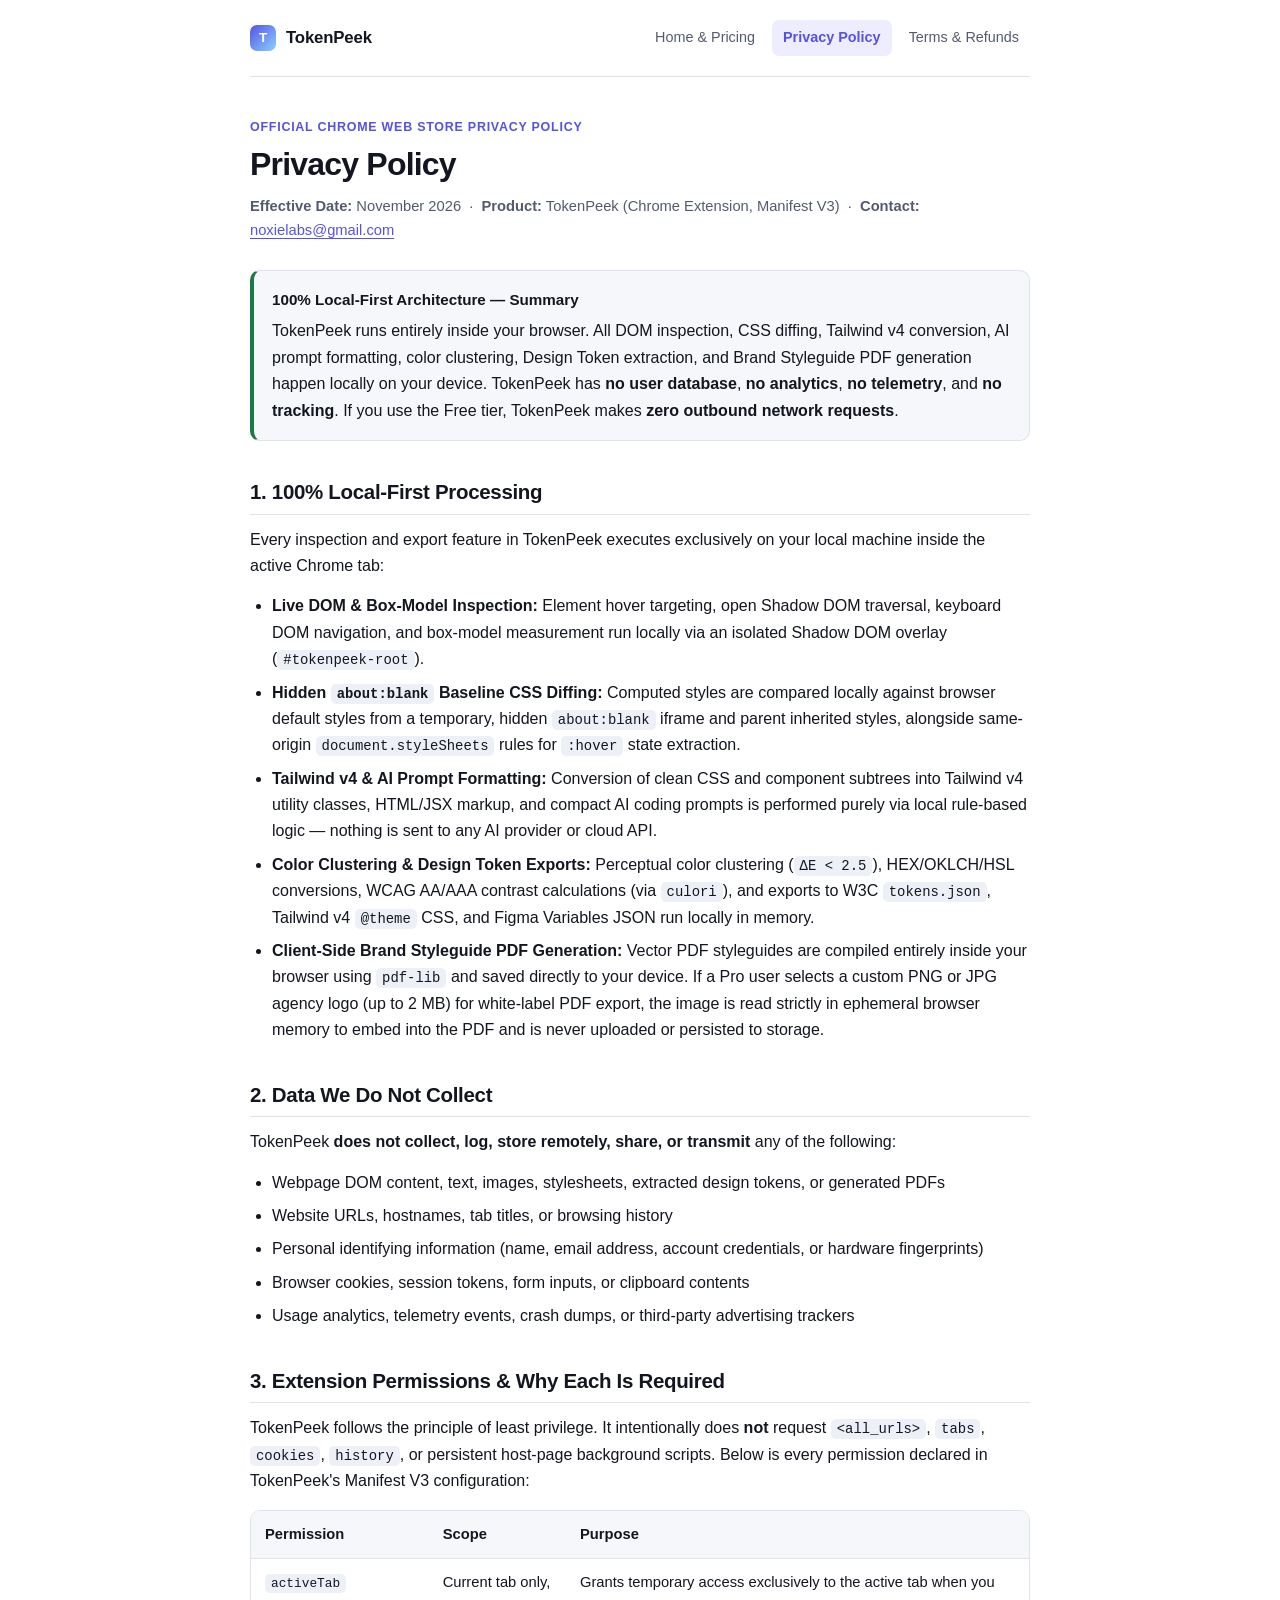
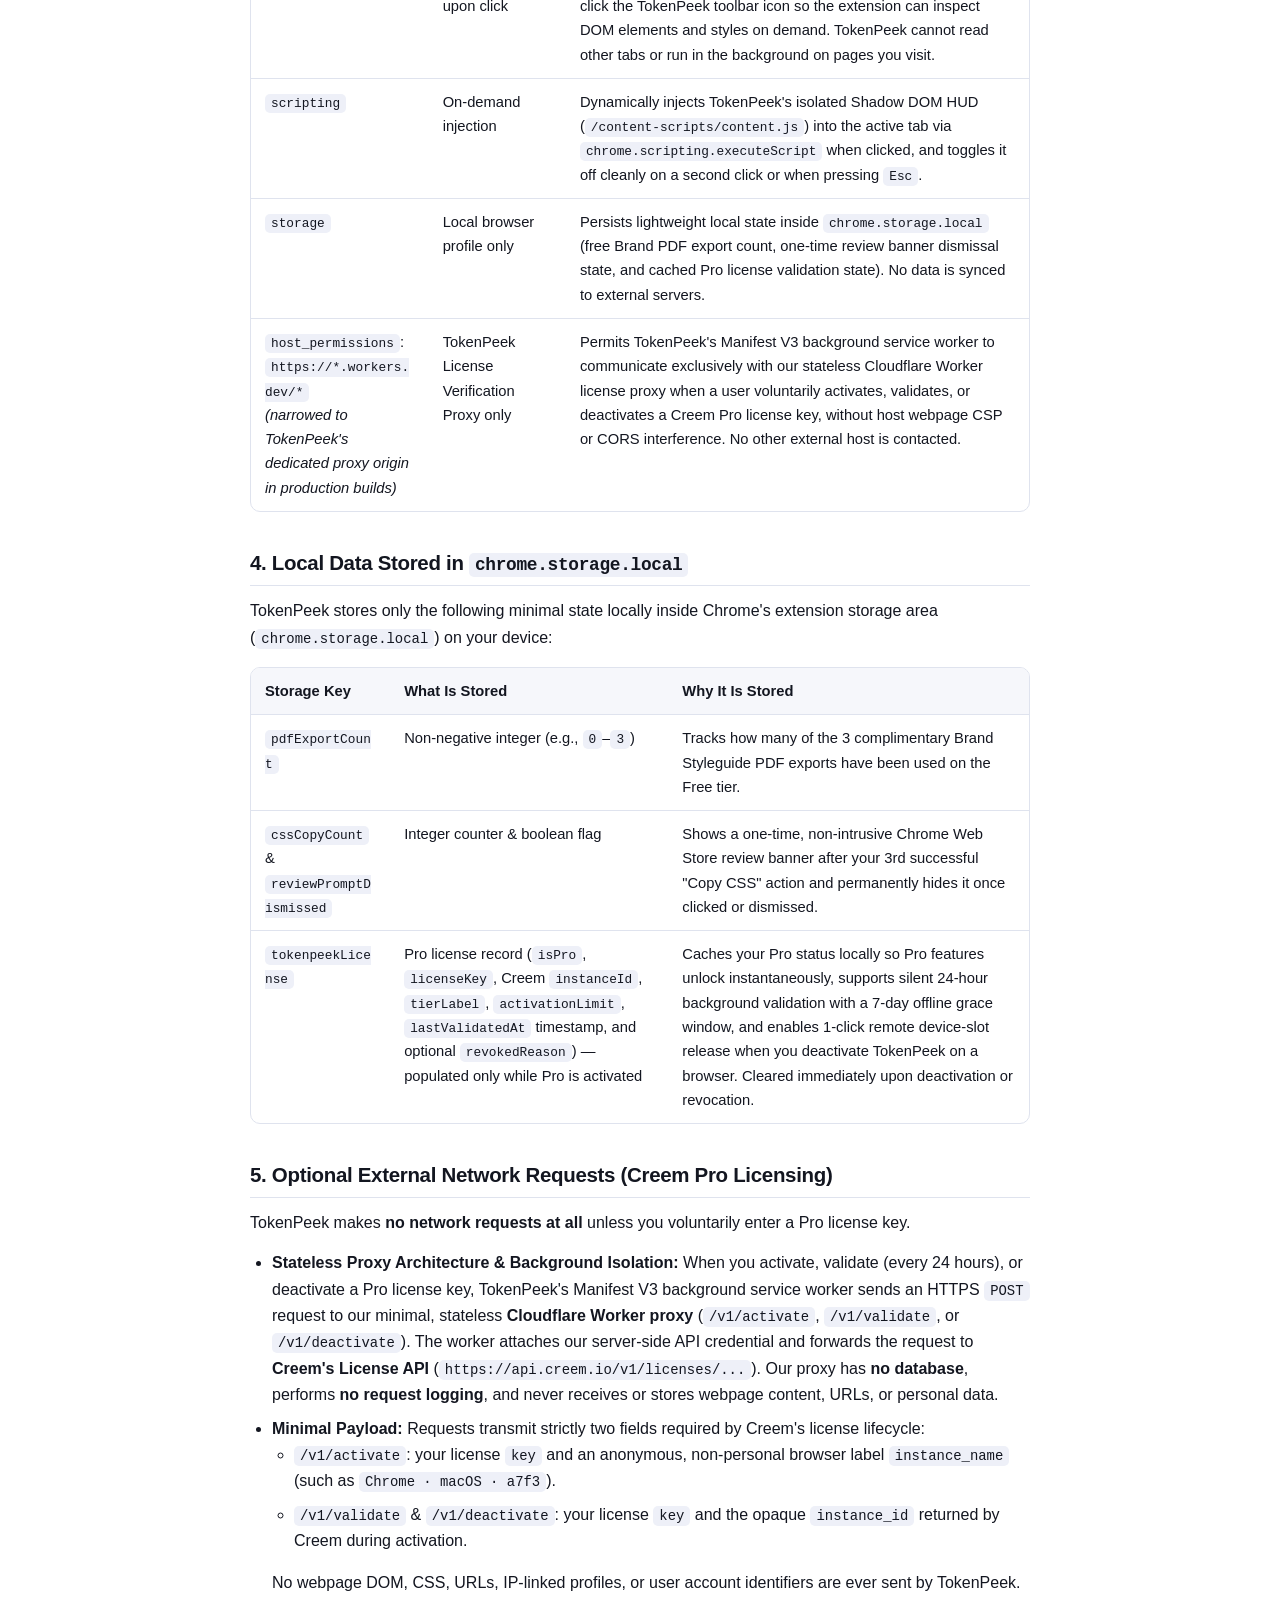
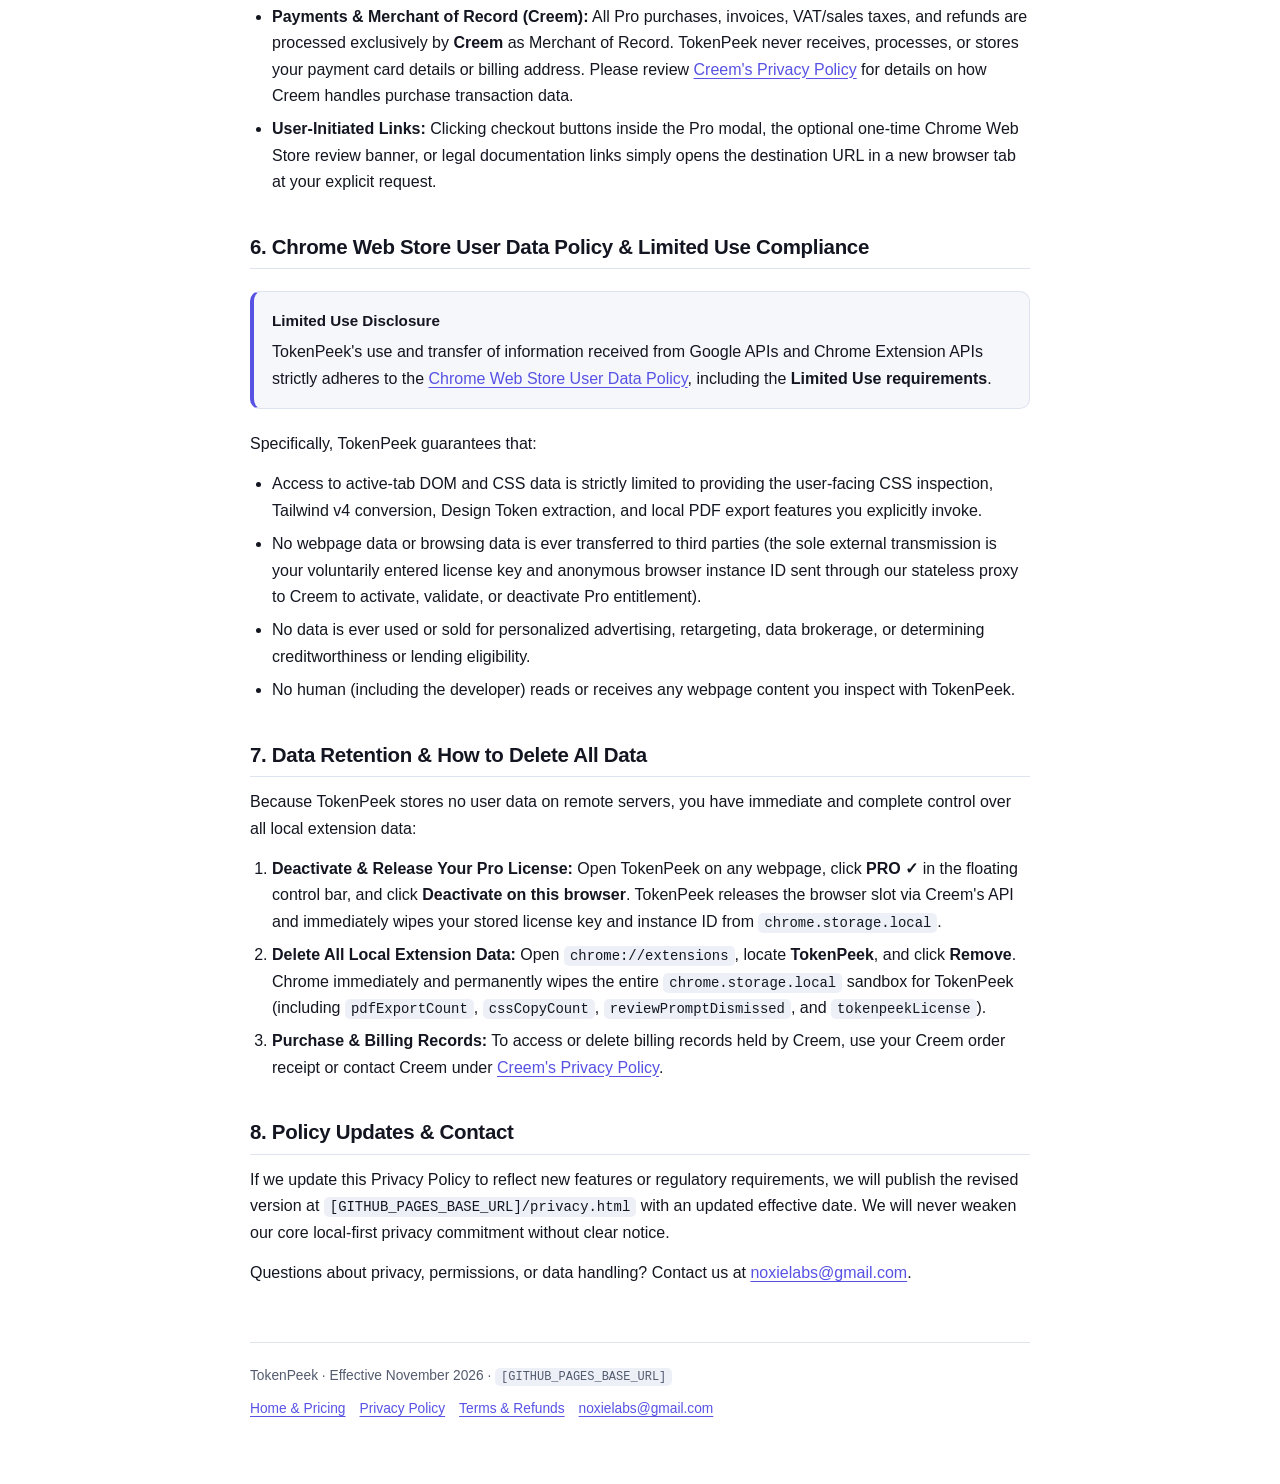
==== privacy.html @ 0d940963 "Add files via upload" ====
<!DOCTYPE html>
<html lang="en">
<head>
  <meta charset="utf-8">
  <meta name="viewport" content="width=device-width, initial-scale=1">
  <title>Privacy Policy — TokenPeek for Chrome</title>
  <meta name="description" content="Official Privacy Policy for TokenPeek, a 100% local-first Chrome extension for live CSS inspection, Tailwind v4 conversion, Design Token extraction, and Brand Styleguide PDF generation.">
  <link rel="canonical" href="[GITHUB_PAGES_BASE_URL]/privacy.html">
  <link rel="icon" href="data:image/svg+xml,%3Csvg xmlns='http://www.w3.org/2000/svg' viewBox='0 0 32 32'%3E%3Cdefs%3E%3ClinearGradient id='g' x1='0' y1='0' x2='1' y2='1'%3E%3Cstop offset='0%25' stop-color='%235752e4'/%3E%3Cstop offset='100%25' stop-color='%2387d2fe'/%3E%3C/linearGradient%3E%3C/defs%3E%3Crect width='32' height='32' rx='8' fill='url(%23g)'/%3E%3Cpath d='M9 11h14v3h-5.5v9h-3v-9H9v-3z' fill='%23fff'/%3E%3C/svg%3E">
  <style>
    :root {
      --bg: #ffffff;
      --surface: #f6f7fb;
      --surface-strong: #eceffd;
      --text: #131620;
      --muted: #525b6e;
      --border: #dfe3ee;
      --accent: #5752e4;
      --accent-secondary: #87d2fe;
      --accent-soft: rgba(87, 82, 228, 0.1);
      --ok: #1b7a43;
      --ok-soft: rgba(27, 122, 67, 0.1);
      --code-bg: #eef0f8;
    }

    @media (prefers-color-scheme: dark) {
      :root {
        --bg: #0f1117;
        --surface: #161923;
        --surface-strong: #1d2233;
        --text: #eef1f7;
        --muted: #9aa3b6;
        --border: #272d3d;
        --accent: #87d2fe;
        --accent-secondary: #5752e4;
        --accent-soft: rgba(87, 82, 228, 0.2);
        --ok: #5cd48c;
        --ok-soft: rgba(92, 212, 140, 0.14);
        --code-bg: #1e2332;
      }
    }

    *, *::before, *::after {
      box-sizing: border-box;
    }

    html {
      color-scheme: light dark;
      font-family: ui-sans-serif, -apple-system, BlinkMacSystemFont, "Segoe UI", Roboto, Helvetica, Arial, sans-serif;
      line-height: 1.65;
      background: var(--bg);
      color: var(--text);
      -webkit-font-smoothing: antialiased;
    }

    body {
      margin: 0;
      padding: 0 20px 64px;
    }

    .wrap {
      max-width: 780px;
      margin: 0 auto;
    }

    header.site-header {
      display: flex;
      flex-wrap: wrap;
      align-items: center;
      justify-content: space-between;
      gap: 12px 24px;
      padding: 20px 0;
      border-bottom: 1px solid var(--border);
      margin-bottom: 36px;
    }

    .brand {
      display: inline-flex;
      align-items: center;
      gap: 10px;
      font-weight: 700;
      font-size: 1.05rem;
      letter-spacing: -0.01em;
      color: var(--text);
      text-decoration: none;
    }

    .brand-mark {
      display: inline-flex;
      align-items: center;
      justify-content: center;
      width: 26px;
      height: 26px;
      border-radius: 7px;
      background: linear-gradient(135deg, #5752e4, #87d2fe);
      color: #ffffff;
      font-size: 0.85rem;
      font-weight: 800;
    }

    nav.site-nav {
      display: flex;
      flex-wrap: wrap;
      gap: 6px;
    }

    nav.site-nav a {
      padding: 6px 11px;
      border-radius: 7px;
      font-size: 0.9rem;
      font-weight: 500;
      color: var(--muted);
      text-decoration: none;
      transition: background-color 0.15s ease, color 0.15s ease;
    }

    nav.site-nav a:hover {
      background: var(--surface);
      color: var(--text);
    }

    nav.site-nav a[aria-current="page"] {
      background: var(--accent-soft);
      color: var(--accent);
      font-weight: 600;
    }

    .eyebrow {
      display: inline-block;
      font-size: 0.78rem;
      font-weight: 600;
      text-transform: uppercase;
      letter-spacing: 0.06em;
      color: var(--accent);
      margin-bottom: 8px;
    }

    h1 {
      margin: 0 0 10px;
      font-size: 2rem;
      line-height: 1.2;
      letter-spacing: -0.025em;
    }

    .meta {
      margin: 0 0 28px;
      font-size: 0.92rem;
      color: var(--muted);
    }

    h2 {
      margin: 38px 0 12px;
      font-size: 1.28rem;
      line-height: 1.3;
      letter-spacing: -0.015em;
      padding-bottom: 8px;
      border-bottom: 1px solid var(--border);
    }

    h3 {
      margin: 22px 0 8px;
      font-size: 1.03rem;
      line-height: 1.35;
    }

    p {
      margin: 0 0 14px;
    }

    ul, ol {
      margin: 0 0 16px;
      padding-left: 22px;
    }

    li {
      margin-bottom: 7px;
    }

    a {
      color: var(--accent);
      text-underline-offset: 3px;
    }

    a:hover {
      opacity: 0.85;
    }

    code {
      font-family: ui-monospace, SFMono-Regular, Menlo, Monaco, Consolas, monospace;
      font-size: 0.87em;
      background: var(--code-bg);
      padding: 2px 6px;
      border-radius: 5px;
      word-break: break-word;
    }

    .callout {
      background: var(--surface);
      border: 1px solid var(--border);
      border-left: 4px solid #5752e4;
      border-radius: 10px;
      padding: 16px 18px;
      margin: 22px 0;
    }

    .callout.ok {
      border-left-color: var(--ok);
      background: var(--surface);
    }

    .callout-title {
      font-weight: 700;
      font-size: 0.95rem;
      margin-bottom: 6px;
      color: var(--text);
    }

    .callout p:last-child,
    .callout ul:last-child {
      margin-bottom: 0;
    }

    .table-wrap {
      overflow-x: auto;
      margin: 16px 0 20px;
      border: 1px solid var(--border);
      border-radius: 10px;
    }

    table {
      width: 100%;
      border-collapse: collapse;
      font-size: 0.92rem;
      text-align: left;
    }

    thead th {
      background: var(--surface);
      font-weight: 600;
      padding: 11px 14px;
      border-bottom: 1px solid var(--border);
      white-space: nowrap;
    }

    tbody td {
      padding: 11px 14px;
      border-bottom: 1px solid var(--border);
      vertical-align: top;
    }

    tbody tr:last-child td {
      border-bottom: none;
    }

    footer.site-footer {
      margin-top: 56px;
      padding-top: 22px;
      border-top: 1px solid var(--border);
      display: flex;
      flex-wrap: wrap;
      justify-content: space-between;
      gap: 10px 20px;
      font-size: 0.86rem;
      color: var(--muted);
    }

    .footer-links {
      display: flex;
      flex-wrap: wrap;
      gap: 14px;
    }

    @media (max-width: 640px) {
      h1 {
        font-size: 1.65rem;
      }

      header.site-header {
        margin-bottom: 26px;
      }

      thead th,
      tbody td {
        padding: 9px 10px;
      }
    }

    @media print {
      header.site-header nav {
        display: none;
      }
      body {
        padding: 0;
      }
    }
  </style>
</head>
<body>
  <div class="wrap">
    <header class="site-header">
      <a class="brand" href="./index.html">
        <span class="brand-mark" aria-hidden="true">T</span>
        <span>TokenPeek</span>
      </a>
      <nav class="site-nav" aria-label="Legal and support navigation">
        <a href="./index.html">Home &amp; Pricing</a>
        <a href="./privacy.html" aria-current="page">Privacy Policy</a>
        <a href="./terms.html">Terms &amp; Refunds</a>
      </nav>
    </header>

    <main>
      <span class="eyebrow">Official Chrome Web Store Privacy Policy</span>
      <h1>Privacy Policy</h1>
      <p class="meta">
        <strong>Effective Date:</strong> November 2026 &nbsp;&middot;&nbsp;
        <strong>Product:</strong> TokenPeek (Chrome Extension, Manifest V3) &nbsp;&middot;&nbsp;
        <strong>Contact:</strong> <a href="mailto:noxielabs@gmail.com">noxielabs@gmail.com</a>
      </p>

      <div class="callout ok">
        <div class="callout-title">100% Local-First Architecture — Summary</div>
        <p>
          TokenPeek runs entirely inside your browser. All DOM inspection, CSS diffing, Tailwind v4 conversion,
          AI prompt formatting, color clustering, Design Token extraction, and Brand Styleguide PDF generation happen
          locally on your device. TokenPeek has <strong>no user database</strong>, <strong>no analytics</strong>,
          <strong>no telemetry</strong>, and <strong>no tracking</strong>. If you use the Free tier, TokenPeek makes
          <strong>zero outbound network requests</strong>.
        </p>
      </div>

      <h2>1. 100% Local-First Processing</h2>
      <p>
        Every inspection and export feature in TokenPeek executes exclusively on your local machine inside the active
        Chrome tab:
      </p>
      <ul>
        <li>
          <strong>Live DOM &amp; Box-Model Inspection:</strong> Element hover targeting, open Shadow DOM traversal,
          keyboard DOM navigation, and box-model measurement run locally via an isolated Shadow DOM overlay
          (<code>#tokenpeek-root</code>).
        </li>
        <li>
          <strong>Hidden <code>about:blank</code> Baseline CSS Diffing:</strong> Computed styles are compared locally
          against browser default styles from a temporary, hidden <code>about:blank</code> iframe and parent inherited
          styles, alongside same-origin <code>document.styleSheets</code> rules for <code>:hover</code> state extraction.
        </li>
        <li>
          <strong>Tailwind v4 &amp; AI Prompt Formatting:</strong> Conversion of clean CSS and component subtrees into
          Tailwind v4 utility classes, HTML/JSX markup, and compact AI coding prompts is performed purely via local
          rule-based logic — nothing is sent to any AI provider or cloud API.
        </li>
        <li>
          <strong>Color Clustering &amp; Design Token Exports:</strong> Perceptual color clustering
          (<code>&Delta;E &lt; 2.5</code>), HEX/OKLCH/HSL conversions, WCAG AA/AAA contrast calculations (via
          <code>culori</code>), and exports to W3C <code>tokens.json</code>, Tailwind v4 <code>@theme</code> CSS, and
          Figma Variables JSON run locally in memory.
        </li>
        <li>
          <strong>Client-Side Brand Styleguide PDF Generation:</strong> Vector PDF styleguides are compiled entirely
          inside your browser using <code>pdf-lib</code> and saved directly to your device. If a Pro user selects a
          custom PNG or JPG agency logo (up to 2 MB) for white-label PDF export, the image is read strictly in
          ephemeral browser memory to embed into the PDF and is never uploaded or persisted to storage.
        </li>
      </ul>

      <h2>2. Data We Do Not Collect</h2>
      <p>
        TokenPeek <strong>does not collect, log, store remotely, share, or transmit</strong> any of the following:
      </p>
      <ul>
        <li>Webpage DOM content, text, images, stylesheets, extracted design tokens, or generated PDFs</li>
        <li>Website URLs, hostnames, tab titles, or browsing history</li>
        <li>Personal identifying information (name, email address, account credentials, or hardware fingerprints)</li>
        <li>Browser cookies, session tokens, form inputs, or clipboard contents</li>
        <li>Usage analytics, telemetry events, crash dumps, or third-party advertising trackers</li>
      </ul>

      <h2>3. Extension Permissions &amp; Why Each Is Required</h2>
      <p>
        TokenPeek follows the principle of least privilege. It intentionally does <strong>not</strong> request
        <code>&lt;all_urls&gt;</code>, <code>tabs</code>, <code>cookies</code>, <code>history</code>, or persistent
        host-page background scripts. Below is every permission declared in TokenPeek's Manifest V3 configuration:
      </p>
      <div class="table-wrap">
        <table>
          <thead>
            <tr>
              <th>Permission</th>
              <th>Scope</th>
              <th>Purpose</th>
            </tr>
          </thead>
          <tbody>
            <tr>
              <td><code>activeTab</code></td>
              <td>Current tab only, upon click</td>
              <td>
                Grants temporary access exclusively to the active tab when you click the TokenPeek toolbar icon so the
                extension can inspect DOM elements and styles on demand. TokenPeek cannot read other tabs or run in the
                background on pages you visit.
              </td>
            </tr>
            <tr>
              <td><code>scripting</code></td>
              <td>On-demand injection</td>
              <td>
                Dynamically injects TokenPeek's isolated Shadow DOM HUD (<code>/content-scripts/content.js</code>) into
                the active tab via <code>chrome.scripting.executeScript</code> when clicked, and toggles it off cleanly
                on a second click or when pressing <code>Esc</code>.
              </td>
            </tr>
            <tr>
              <td><code>storage</code></td>
              <td>Local browser profile only</td>
              <td>
                Persists lightweight local state inside <code>chrome.storage.local</code> (free Brand PDF export count,
                one-time review banner dismissal state, and cached Pro license validation state). No data is synced to
                external servers.
              </td>
            </tr>
            <tr>
              <td><code>host_permissions</code>:<br><code>https://*.workers.dev/*</code><br><em>(narrowed to TokenPeek's dedicated proxy origin in production builds)</em></td>
              <td>TokenPeek License Verification Proxy only</td>
              <td>
                Permits TokenPeek's Manifest V3 background service worker to communicate exclusively with our stateless
                Cloudflare Worker license proxy when a user voluntarily activates, validates, or deactivates a Creem Pro
                license key, without host webpage CSP or CORS interference. No other external host is contacted.
              </td>
            </tr>
          </tbody>
        </table>
      </div>

      <h2>4. Local Data Stored in <code>chrome.storage.local</code></h2>
      <p>
        TokenPeek stores only the following minimal state locally inside Chrome's extension storage area
        (<code>chrome.storage.local</code>) on your device:
      </p>
      <div class="table-wrap">
        <table>
          <thead>
            <tr>
              <th>Storage Key</th>
              <th>What Is Stored</th>
              <th>Why It Is Stored</th>
            </tr>
          </thead>
          <tbody>
            <tr>
              <td><code>pdfExportCount</code></td>
              <td>Non-negative integer (e.g., <code>0</code>–<code>3</code>)</td>
              <td>Tracks how many of the 3 complimentary Brand Styleguide PDF exports have been used on the Free tier.</td>
            </tr>
            <tr>
              <td><code>cssCopyCount</code> &amp; <code>reviewPromptDismissed</code></td>
              <td>Integer counter &amp; boolean flag</td>
              <td>
                Shows a one-time, non-intrusive Chrome Web Store review banner after your 3rd successful "Copy CSS"
                action and permanently hides it once clicked or dismissed.
              </td>
            </tr>
            <tr>
              <td><code>tokenpeekLicense</code></td>
              <td>
                Pro license record (<code>isPro</code>, <code>licenseKey</code>, Creem <code>instanceId</code>,
                <code>tierLabel</code>, <code>activationLimit</code>, <code>lastValidatedAt</code> timestamp, and
                optional <code>revokedReason</code>) — populated only while Pro is activated
              </td>
              <td>
                Caches your Pro status locally so Pro features unlock instantaneously, supports silent 24-hour
                background validation with a 7-day offline grace window, and enables 1-click remote device-slot release
                when you deactivate TokenPeek on a browser. Cleared immediately upon deactivation or revocation.
              </td>
            </tr>
          </tbody>
        </table>
      </div>

      <h2>5. Optional External Network Requests (Creem Pro Licensing)</h2>
      <p>
        TokenPeek makes <strong>no network requests at all</strong> unless you voluntarily enter a Pro license key.
      </p>
      <ul>
        <li>
          <strong>Stateless Proxy Architecture &amp; Background Isolation:</strong> When you activate, validate (every
          24 hours), or deactivate a Pro license key, TokenPeek's Manifest V3 background service worker sends an HTTPS
          <code>POST</code> request to our minimal, stateless <strong>Cloudflare Worker proxy</strong>
          (<code>/v1/activate</code>, <code>/v1/validate</code>, or <code>/v1/deactivate</code>). The worker attaches
          our server-side API credential and forwards the request to <strong>Creem's License API</strong>
          (<code>https://api.creem.io/v1/licenses/...</code>). Our proxy has <strong>no database</strong>, performs
          <strong>no request logging</strong>, and never receives or stores webpage content, URLs, or personal data.
        </li>
        <li>
          <strong>Minimal Payload:</strong> Requests transmit strictly two fields required by Creem's license lifecycle:
          <ul>
            <li>
              <code>/v1/activate</code>: your license <code>key</code> and an anonymous, non-personal browser label
              <code>instance_name</code> (such as <code>Chrome &middot; macOS &middot; a7f3</code>).
            </li>
            <li>
              <code>/v1/validate</code> &amp; <code>/v1/deactivate</code>: your license <code>key</code> and the opaque
              <code>instance_id</code> returned by Creem during activation.
            </li>
          </ul>
          No webpage DOM, CSS, URLs, IP-linked profiles, or user account identifiers are ever sent by TokenPeek.
        </li>
        <li>
          <strong>Payments &amp; Merchant of Record (Creem):</strong> All Pro purchases, invoices, VAT/sales taxes, and
          refunds are processed exclusively by <strong>Creem</strong> as Merchant of Record. TokenPeek never receives,
          processes, or stores your payment card details or billing address. Please review
          <a href="https://www.creem.io/privacy" target="_blank" rel="noopener noreferrer">Creem's Privacy Policy</a>
          for details on how Creem handles purchase transaction data.
        </li>
        <li>
          <strong>User-Initiated Links:</strong> Clicking checkout buttons inside the Pro modal, the optional one-time
          Chrome Web Store review banner, or legal documentation links simply opens the destination URL in a new browser
          tab at your explicit request.
        </li>
      </ul>

      <h2>6. Chrome Web Store User Data Policy &amp; Limited Use Compliance</h2>
      <div class="callout">
        <div class="callout-title">Limited Use Disclosure</div>
        <p>
          TokenPeek's use and transfer of information received from Google APIs and Chrome Extension APIs strictly
          adheres to the
          <a href="https://developer.chrome.com/docs/webstore/program-policies/user-data-faq" target="_blank" rel="noopener noreferrer">Chrome Web Store User Data Policy</a>,
          including the <strong>Limited Use requirements</strong>.
        </p>
      </div>
      <p>Specifically, TokenPeek guarantees that:</p>
      <ul>
        <li>
          Access to active-tab DOM and CSS data is strictly limited to providing the user-facing CSS inspection,
          Tailwind v4 conversion, Design Token extraction, and local PDF export features you explicitly invoke.
        </li>
        <li>
          No webpage data or browsing data is ever transferred to third parties (the sole external transmission is your
          voluntarily entered license key and anonymous browser instance ID sent through our stateless proxy to Creem to
          activate, validate, or deactivate Pro entitlement).
        </li>
        <li>
          No data is ever used or sold for personalized advertising, retargeting, data brokerage, or determining
          creditworthiness or lending eligibility.
        </li>
        <li>
          No human (including the developer) reads or receives any webpage content you inspect with TokenPeek.
        </li>
      </ul>

      <h2>7. Data Retention &amp; How to Delete All Data</h2>
      <p>
        Because TokenPeek stores no user data on remote servers, you have immediate and complete control over all local
        extension data:
      </p>
      <ol>
        <li>
          <strong>Deactivate &amp; Release Your Pro License:</strong> Open TokenPeek on any webpage, click
          <strong>PRO &check;</strong> in the floating control bar, and click
          <strong>Deactivate on this browser</strong>. TokenPeek releases the browser slot via Creem's API and
          immediately wipes your stored license key and instance ID from <code>chrome.storage.local</code>.
        </li>
        <li>
          <strong>Delete All Local Extension Data:</strong> Open <code>chrome://extensions</code>, locate
          <strong>TokenPeek</strong>, and click <strong>Remove</strong>. Chrome immediately and permanently wipes the
          entire <code>chrome.storage.local</code> sandbox for TokenPeek (including <code>pdfExportCount</code>,
          <code>cssCopyCount</code>, <code>reviewPromptDismissed</code>, and <code>tokenpeekLicense</code>).
        </li>
        <li>
          <strong>Purchase &amp; Billing Records:</strong> To access or delete billing records held by Creem, use your
          Creem order receipt or contact Creem under
          <a href="https://www.creem.io/privacy" target="_blank" rel="noopener noreferrer">Creem's Privacy Policy</a>.
        </li>
      </ol>

      <h2>8. Policy Updates &amp; Contact</h2>
      <p>
        If we update this Privacy Policy to reflect new features or regulatory requirements, we will publish the
        revised version at <code>[GITHUB_PAGES_BASE_URL]/privacy.html</code> with an updated effective date. We will
        never weaken our core local-first privacy commitment without clear notice.
      </p>
      <p>
        Questions about privacy, permissions, or data handling? Contact us at
        <a href="mailto:noxielabs@gmail.com">noxielabs@gmail.com</a>.
      </p>
    </main>

    <footer class="site-footer">
      <span>TokenPeek &middot; Effective November 2026 &middot; <code>[GITHUB_PAGES_BASE_URL]</code></span>
      <div class="footer-links">
        <a href="./index.html">Home &amp; Pricing</a>
        <a href="./privacy.html">Privacy Policy</a>
        <a href="./terms.html">Terms &amp; Refunds</a>
        <a href="mailto:noxielabs@gmail.com">noxielabs@gmail.com</a>
      </div>
    </footer>
  </div>
</body>
</html>
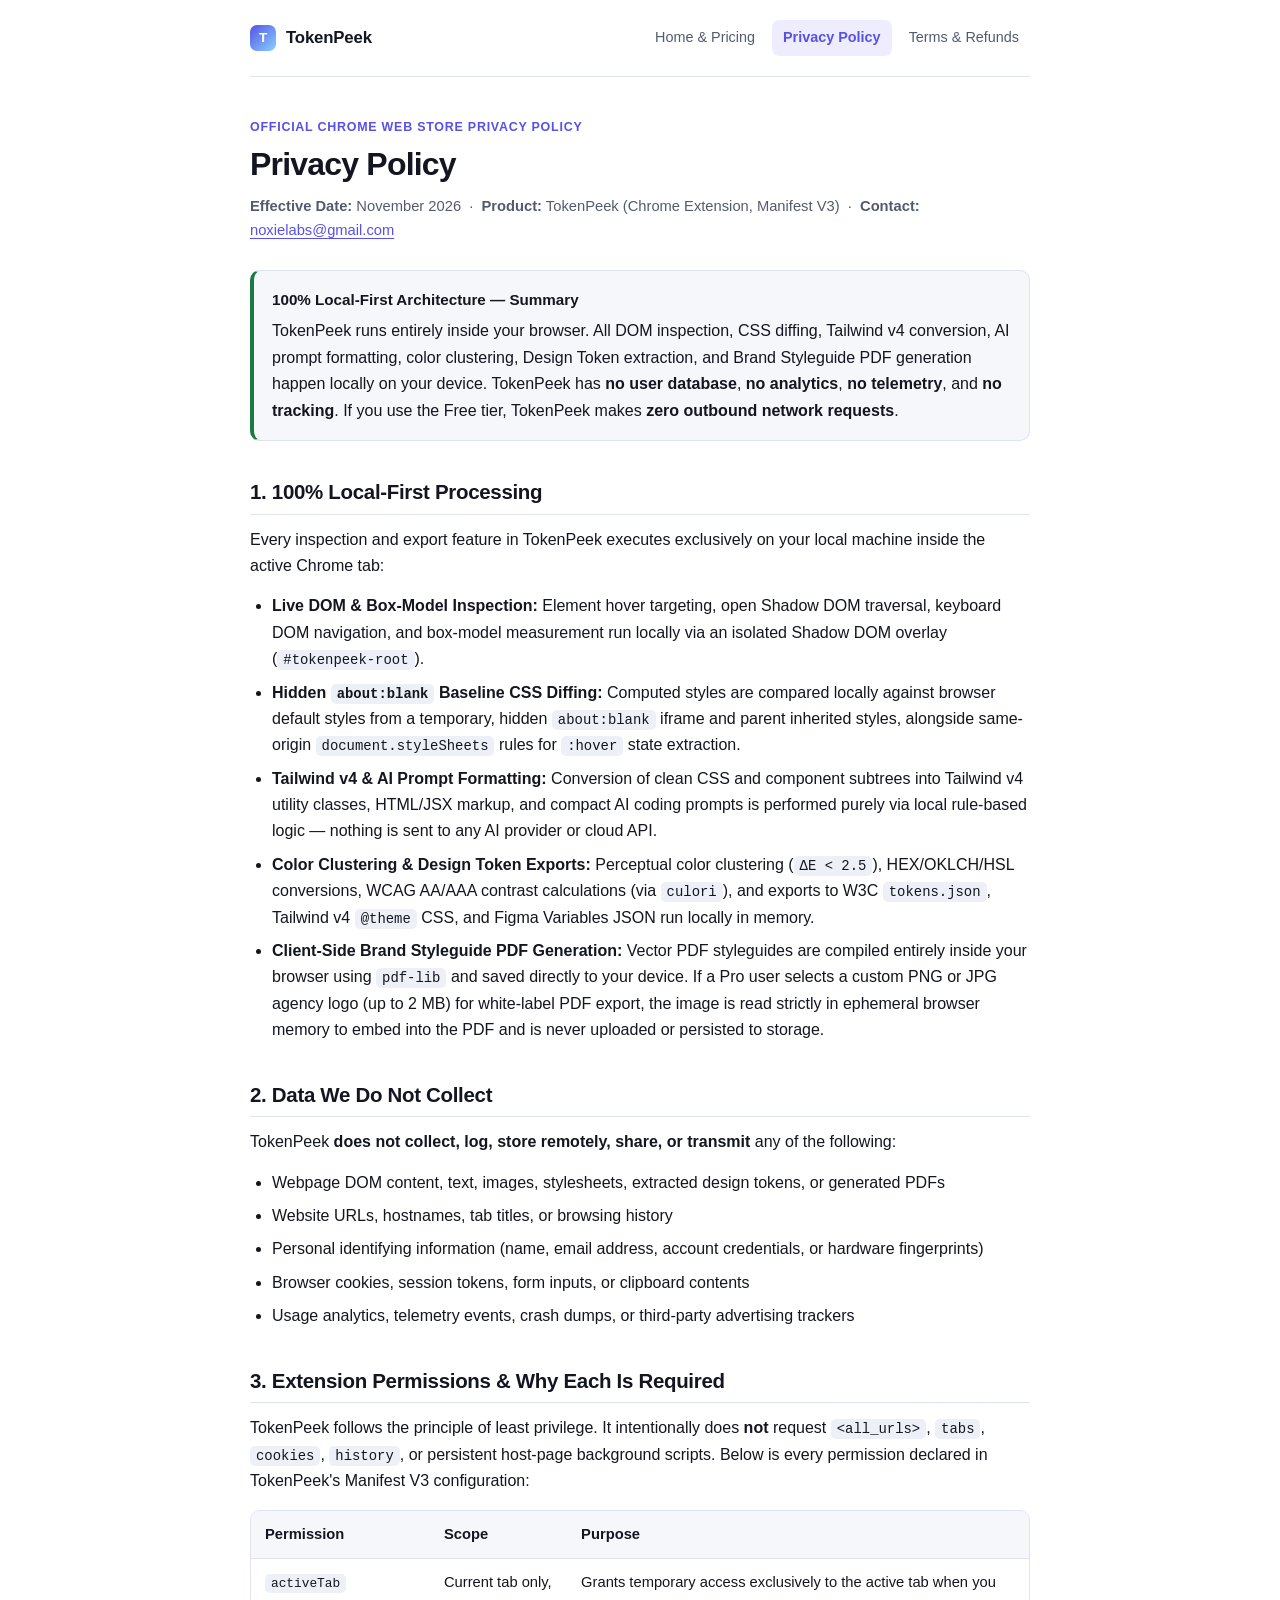
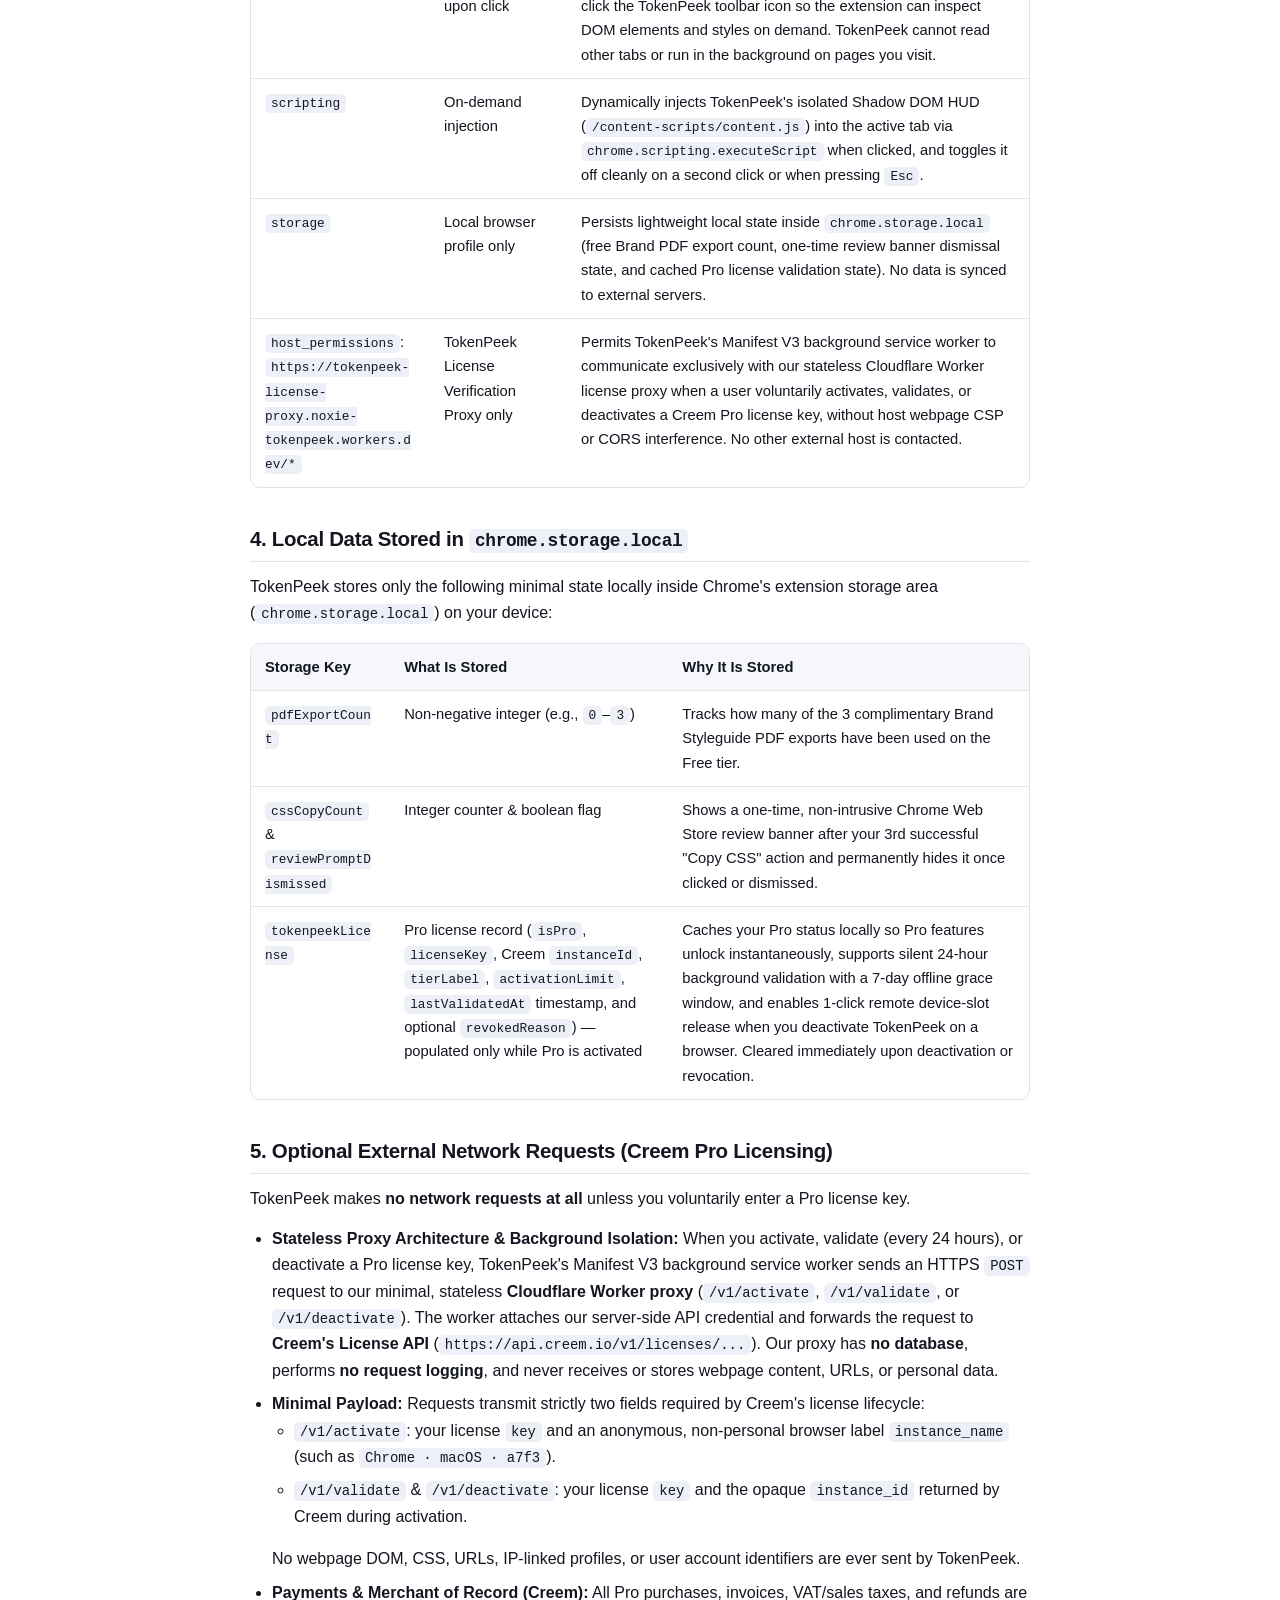
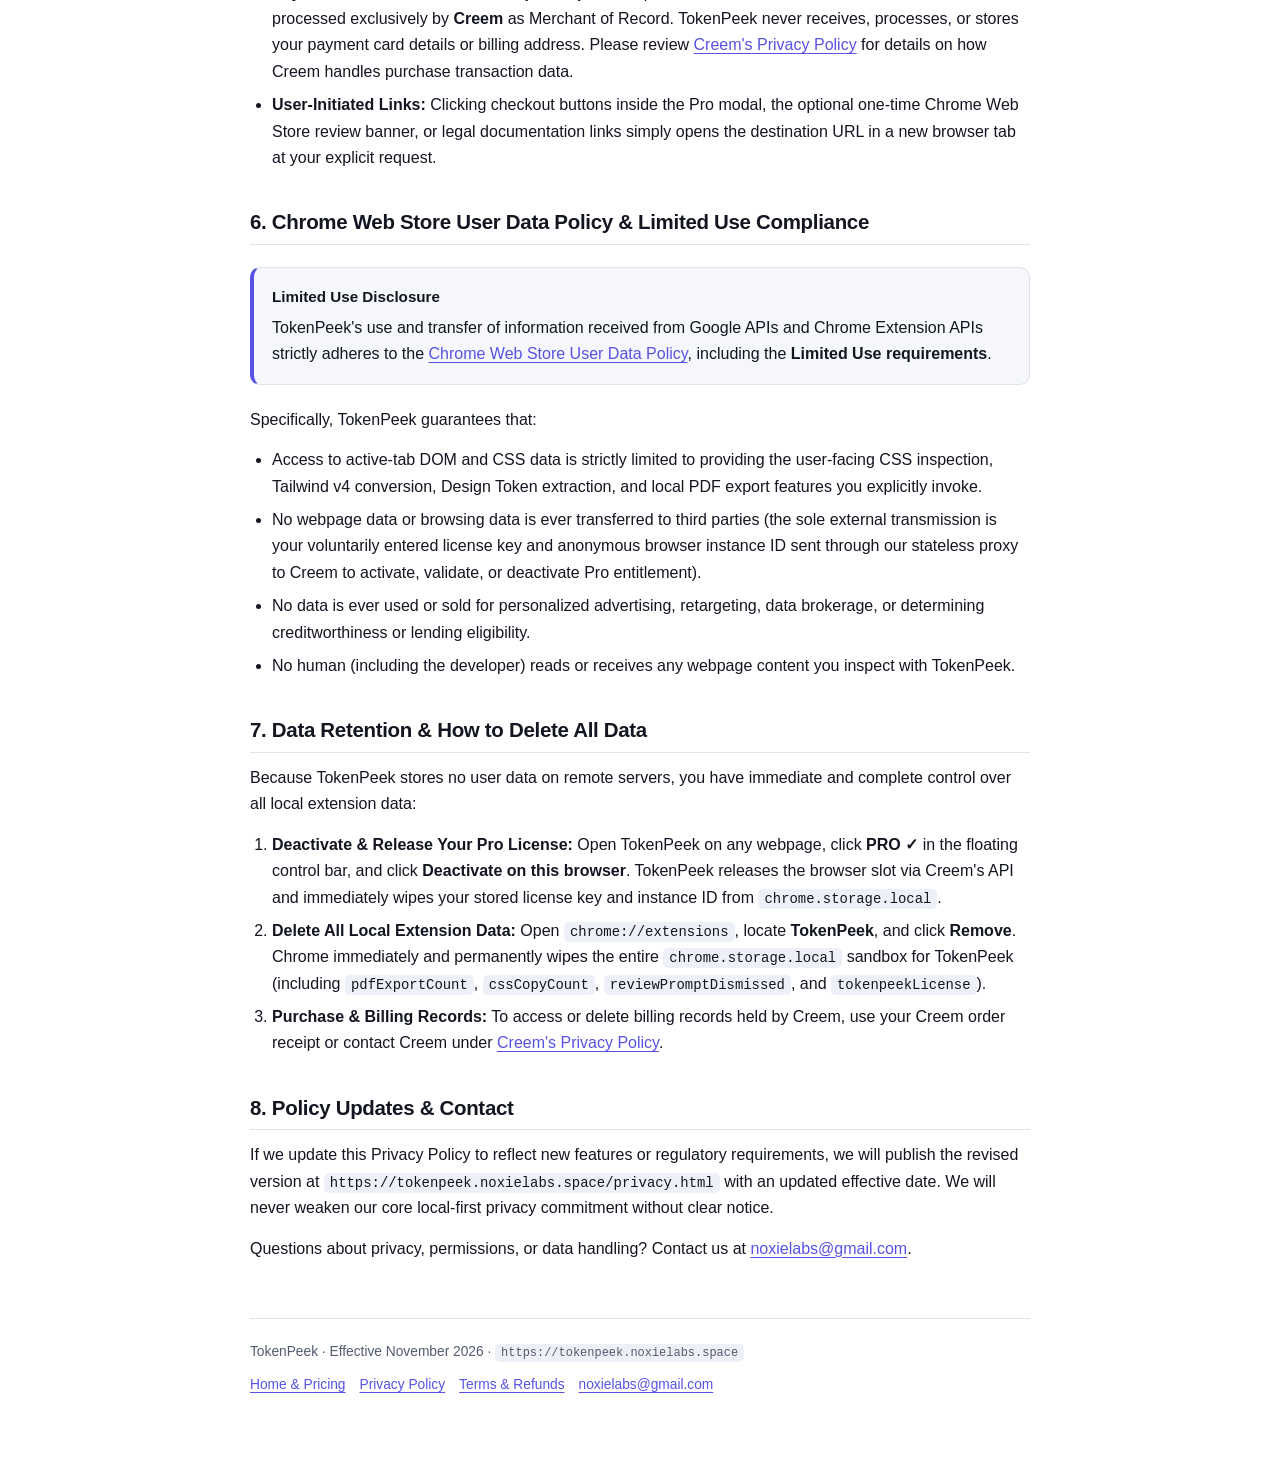
==== commit 9ed62b71: "Add files via upload" ====
--- a/privacy.html
+++ b/privacy.html
@@ -5,7 +5,7 @@
   <meta name="viewport" content="width=device-width, initial-scale=1">
   <title>Privacy Policy — TokenPeek for Chrome</title>
   <meta name="description" content="Official Privacy Policy for TokenPeek, a 100% local-first Chrome extension for live CSS inspection, Tailwind v4 conversion, Design Token extraction, and Brand Styleguide PDF generation.">
-  <link rel="canonical" href="[GITHUB_PAGES_BASE_URL]/privacy.html">
+  <link rel="canonical" href="https://tokenpeek.noxielabs.space/privacy.html">
   <link rel="icon" href="data:image/svg+xml,%3Csvg xmlns='http://www.w3.org/2000/svg' viewBox='0 0 32 32'%3E%3Cdefs%3E%3ClinearGradient id='g' x1='0' y1='0' x2='1' y2='1'%3E%3Cstop offset='0%25' stop-color='%235752e4'/%3E%3Cstop offset='100%25' stop-color='%2387d2fe'/%3E%3C/linearGradient%3E%3C/defs%3E%3Crect width='32' height='32' rx='8' fill='url(%23g)'/%3E%3Cpath d='M9 11h14v3h-5.5v9h-3v-9H9v-3z' fill='%23fff'/%3E%3C/svg%3E">
   <style>
     :root {
@@ -420,7 +420,7 @@
               </td>
             </tr>
             <tr>
-              <td><code>host_permissions</code>:<br><code>https://*.workers.dev/*</code><br><em>(narrowed to TokenPeek's dedicated proxy origin in production builds)</em></td>
+              <td><code>host_permissions</code>:<br><code>https://tokenpeek-license-proxy.noxie-tokenpeek.workers.dev/*</code></td>
               <td>TokenPeek License Verification Proxy only</td>
               <td>
                 Permits TokenPeek's Manifest V3 background service worker to communicate exclusively with our stateless
@@ -577,7 +577,7 @@
       <h2>8. Policy Updates &amp; Contact</h2>
       <p>
         If we update this Privacy Policy to reflect new features or regulatory requirements, we will publish the
-        revised version at <code>[GITHUB_PAGES_BASE_URL]/privacy.html</code> with an updated effective date. We will
+        revised version at <code>https://tokenpeek.noxielabs.space/privacy.html</code> with an updated effective date. We will
         never weaken our core local-first privacy commitment without clear notice.
       </p>
       <p>
@@ -587,7 +587,7 @@
     </main>
 
     <footer class="site-footer">
-      <span>TokenPeek &middot; Effective November 2026 &middot; <code>[GITHUB_PAGES_BASE_URL]</code></span>
+      <span>TokenPeek &middot; Effective November 2026 &middot; <code>https://tokenpeek.noxielabs.space</code></span>
       <div class="footer-links">
         <a href="./index.html">Home &amp; Pricing</a>
         <a href="./privacy.html">Privacy Policy</a>
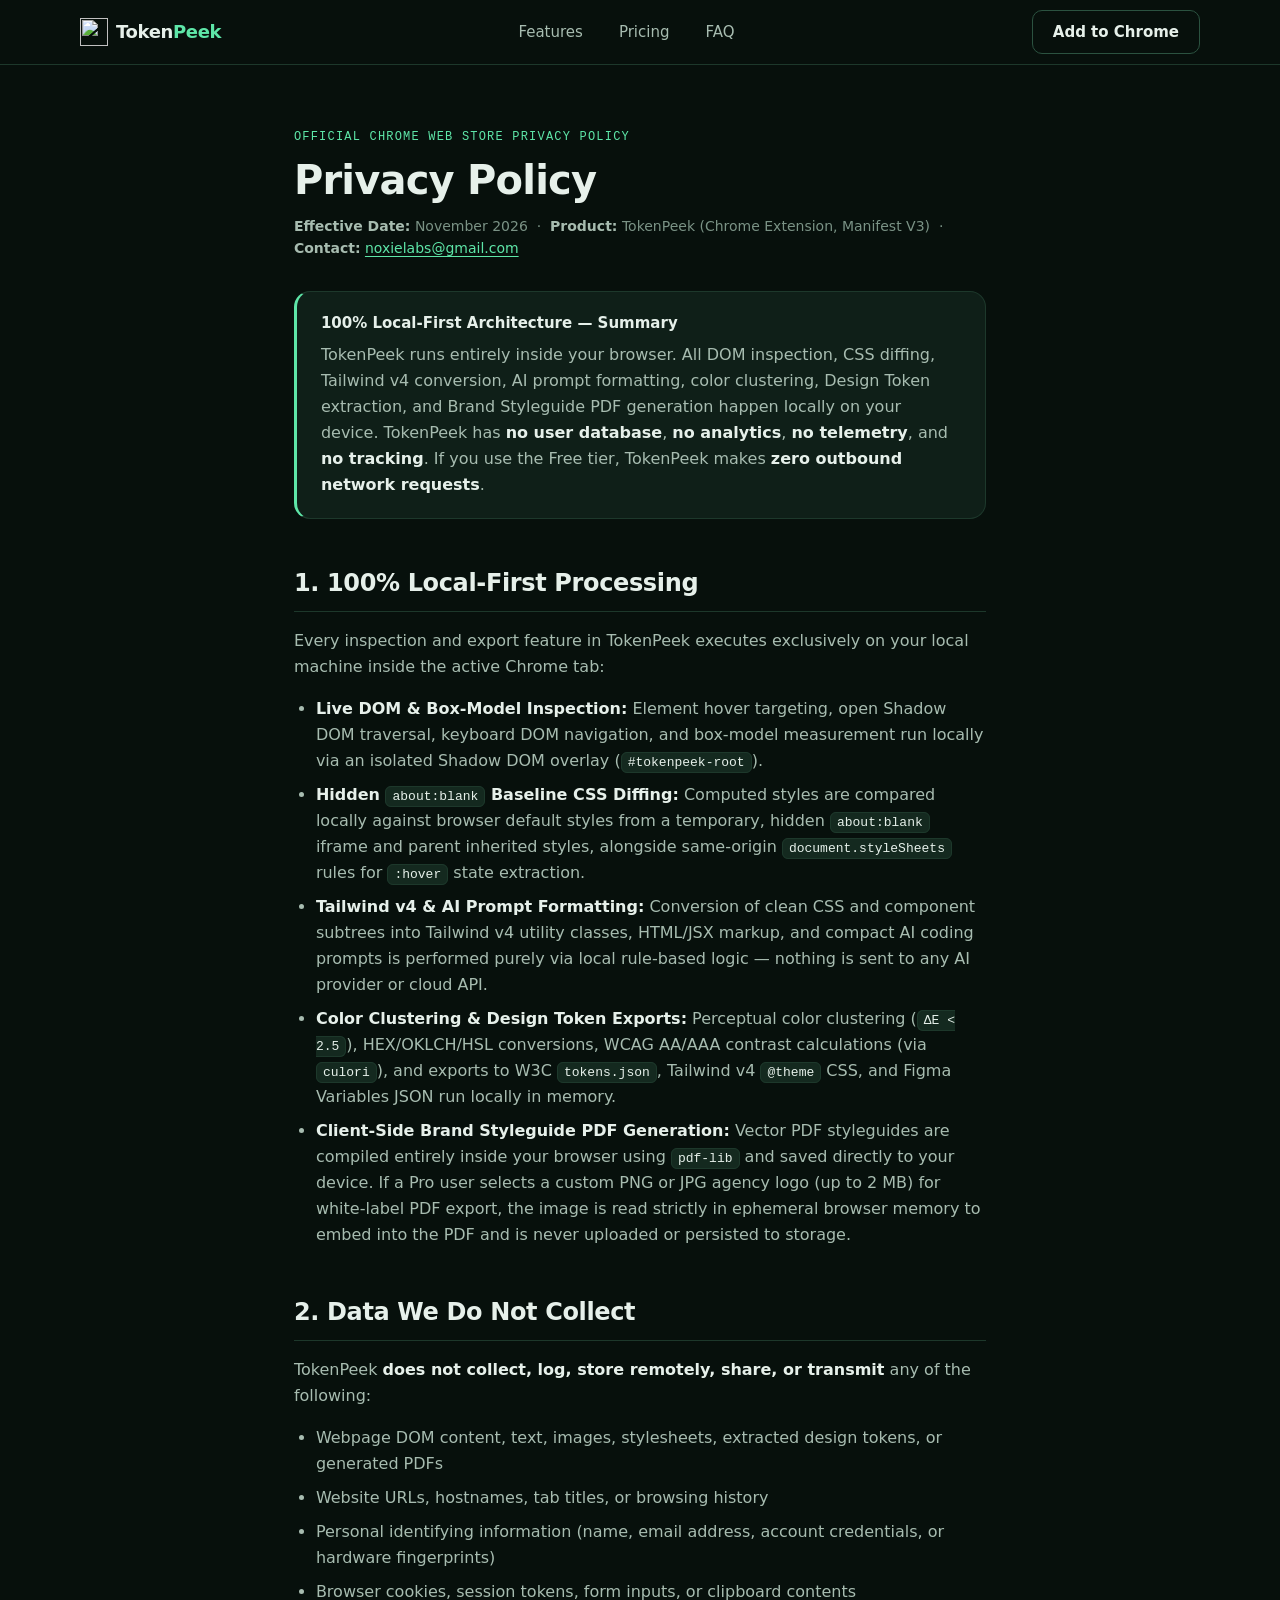
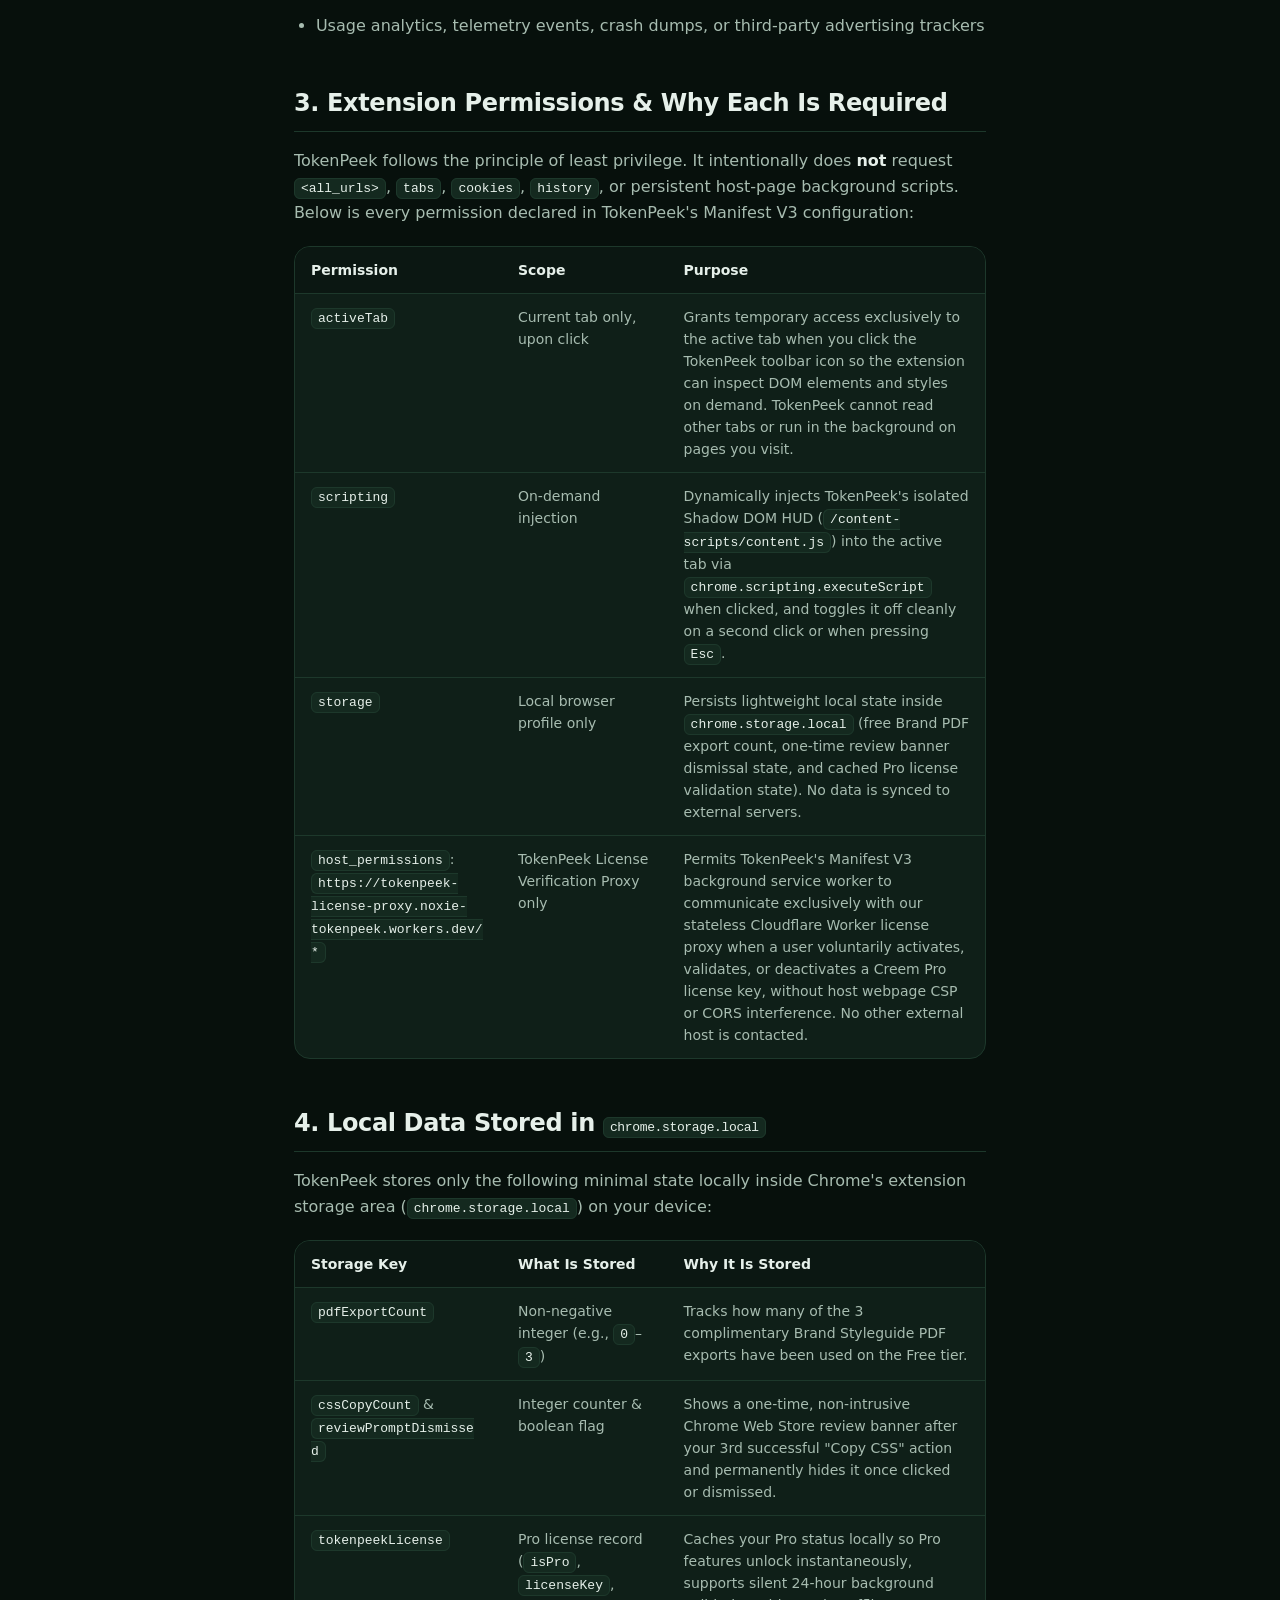
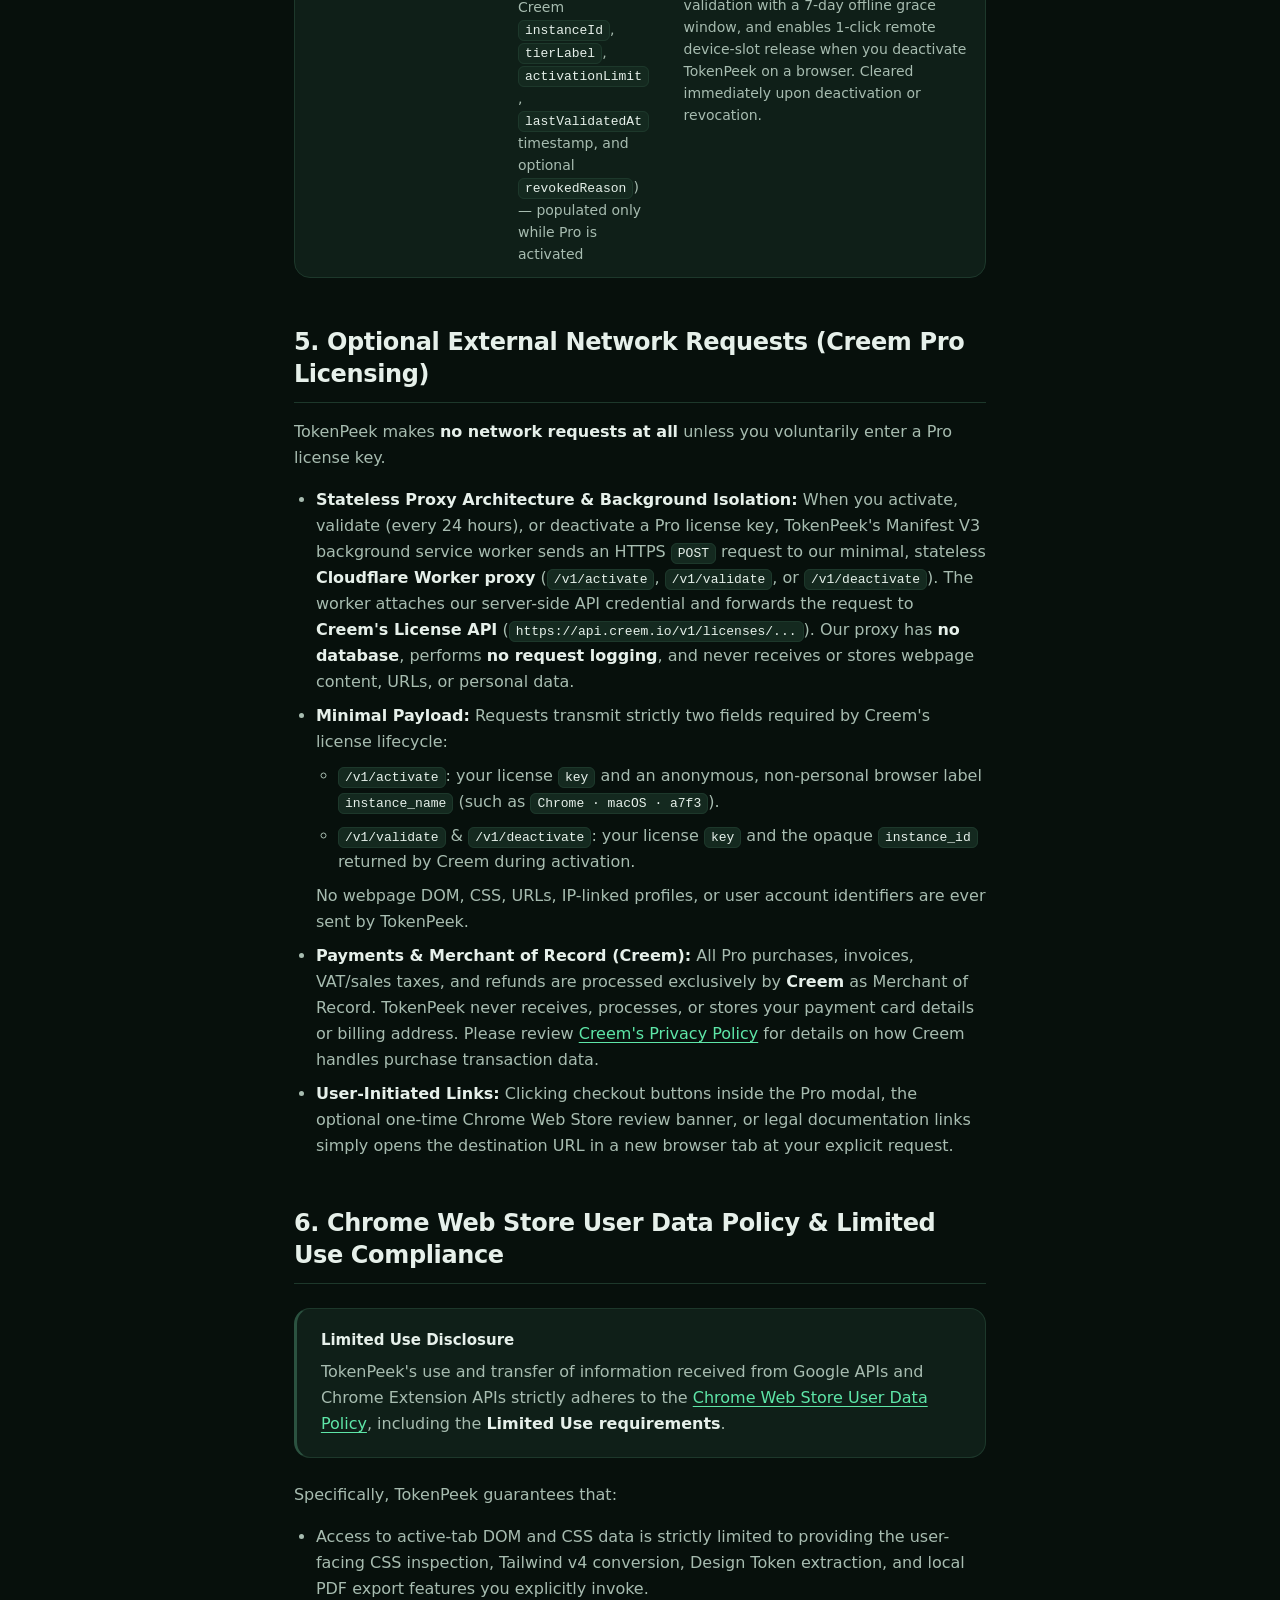
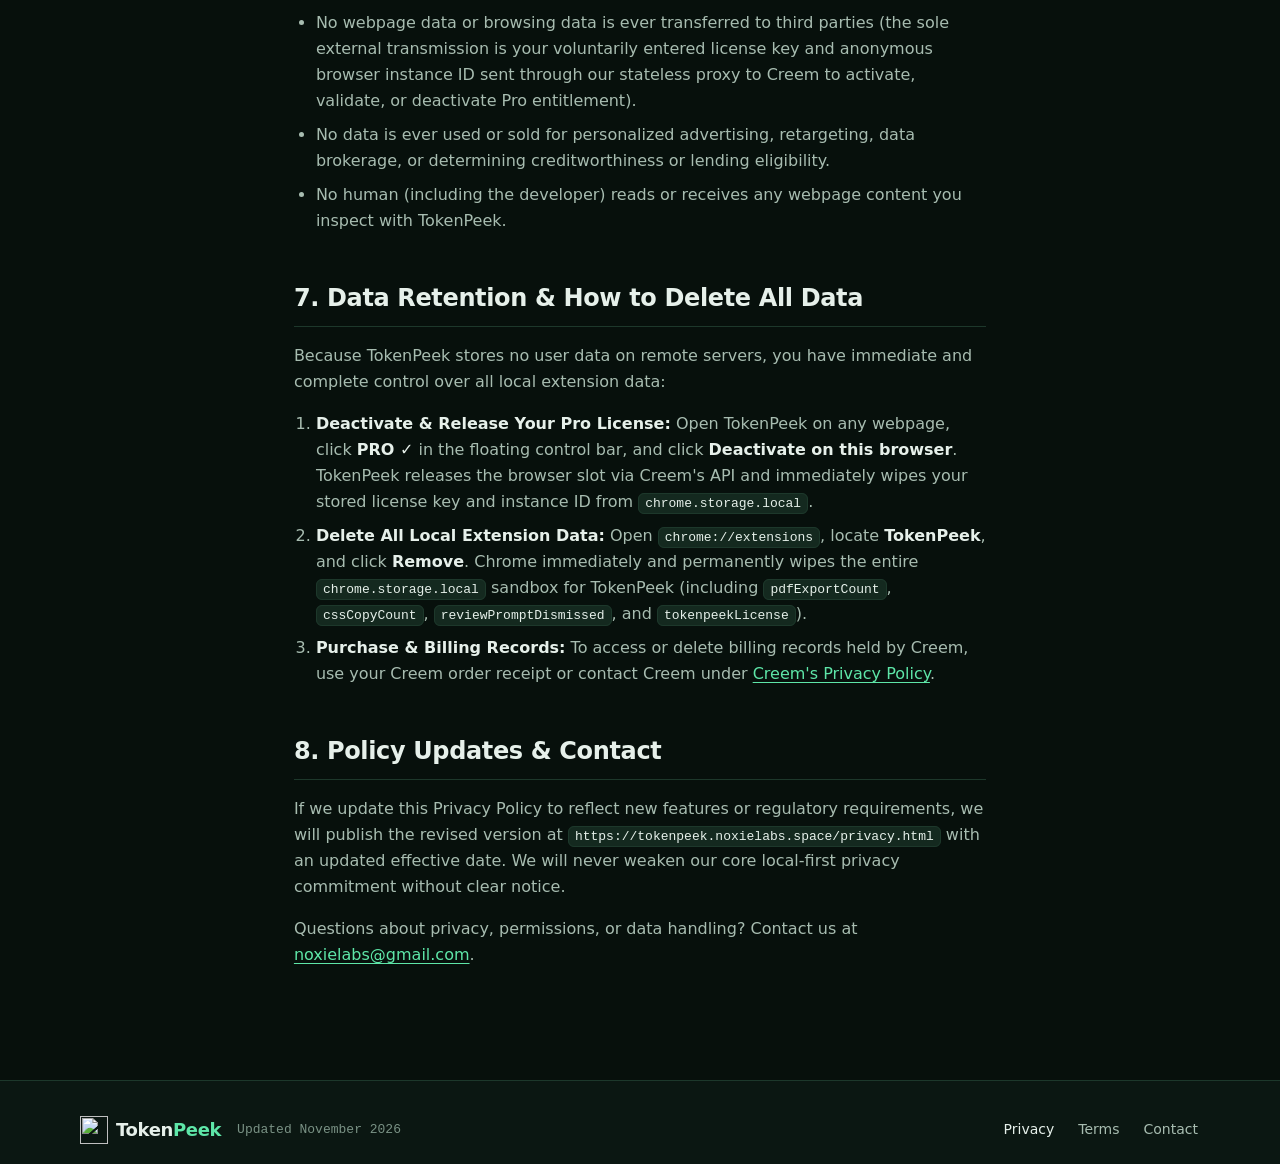
==== commit 3ca3ea8e: "Add files via upload" ====
--- a/privacy.html
+++ b/privacy.html
@@ -6,595 +6,381 @@
   <title>Privacy Policy — TokenPeek for Chrome</title>
   <meta name="description" content="Official Privacy Policy for TokenPeek, a 100% local-first Chrome extension for live CSS inspection, Tailwind v4 conversion, Design Token extraction, and Brand Styleguide PDF generation.">
   <link rel="canonical" href="https://tokenpeek.noxielabs.space/privacy.html">
-  <link rel="icon" href="data:image/svg+xml,%3Csvg xmlns='http://www.w3.org/2000/svg' viewBox='0 0 32 32'%3E%3Cdefs%3E%3ClinearGradient id='g' x1='0' y1='0' x2='1' y2='1'%3E%3Cstop offset='0%25' stop-color='%235752e4'/%3E%3Cstop offset='100%25' stop-color='%2387d2fe'/%3E%3C/linearGradient%3E%3C/defs%3E%3Crect width='32' height='32' rx='8' fill='url(%23g)'/%3E%3Cpath d='M9 11h14v3h-5.5v9h-3v-9H9v-3z' fill='%23fff'/%3E%3C/svg%3E">
-  <style>
-    :root {
-      --bg: #ffffff;
-      --surface: #f6f7fb;
-      --surface-strong: #eceffd;
-      --text: #131620;
-      --muted: #525b6e;
-      --border: #dfe3ee;
-      --accent: #5752e4;
-      --accent-secondary: #87d2fe;
-      --accent-soft: rgba(87, 82, 228, 0.1);
-      --ok: #1b7a43;
-      --ok-soft: rgba(27, 122, 67, 0.1);
-      --code-bg: #eef0f8;
-    }
-
-    @media (prefers-color-scheme: dark) {
-      :root {
-        --bg: #0f1117;
-        --surface: #161923;
-        --surface-strong: #1d2233;
-        --text: #eef1f7;
-        --muted: #9aa3b6;
-        --border: #272d3d;
-        --accent: #87d2fe;
-        --accent-secondary: #5752e4;
-        --accent-soft: rgba(87, 82, 228, 0.2);
-        --ok: #5cd48c;
-        --ok-soft: rgba(92, 212, 140, 0.14);
-        --code-bg: #1e2332;
-      }
-    }
-
-    *, *::before, *::after {
-      box-sizing: border-box;
-    }
-
-    html {
-      color-scheme: light dark;
-      font-family: ui-sans-serif, -apple-system, BlinkMacSystemFont, "Segoe UI", Roboto, Helvetica, Arial, sans-serif;
-      line-height: 1.65;
-      background: var(--bg);
-      color: var(--text);
-      -webkit-font-smoothing: antialiased;
-    }
-
-    body {
-      margin: 0;
-      padding: 0 20px 64px;
-    }
-
-    .wrap {
-      max-width: 780px;
-      margin: 0 auto;
-    }
-
-    header.site-header {
-      display: flex;
-      flex-wrap: wrap;
-      align-items: center;
-      justify-content: space-between;
-      gap: 12px 24px;
-      padding: 20px 0;
-      border-bottom: 1px solid var(--border);
-      margin-bottom: 36px;
-    }
-
-    .brand {
-      display: inline-flex;
-      align-items: center;
-      gap: 10px;
-      font-weight: 700;
-      font-size: 1.05rem;
-      letter-spacing: -0.01em;
-      color: var(--text);
-      text-decoration: none;
-    }
-
-    .brand-mark {
-      display: inline-flex;
-      align-items: center;
-      justify-content: center;
-      width: 26px;
-      height: 26px;
-      border-radius: 7px;
-      background: linear-gradient(135deg, #5752e4, #87d2fe);
-      color: #ffffff;
-      font-size: 0.85rem;
-      font-weight: 800;
-    }
-
-    nav.site-nav {
-      display: flex;
-      flex-wrap: wrap;
-      gap: 6px;
-    }
-
-    nav.site-nav a {
-      padding: 6px 11px;
-      border-radius: 7px;
-      font-size: 0.9rem;
-      font-weight: 500;
-      color: var(--muted);
-      text-decoration: none;
-      transition: background-color 0.15s ease, color 0.15s ease;
-    }
-
-    nav.site-nav a:hover {
-      background: var(--surface);
-      color: var(--text);
-    }
-
-    nav.site-nav a[aria-current="page"] {
-      background: var(--accent-soft);
-      color: var(--accent);
-      font-weight: 600;
-    }
-
-    .eyebrow {
-      display: inline-block;
-      font-size: 0.78rem;
-      font-weight: 600;
-      text-transform: uppercase;
-      letter-spacing: 0.06em;
-      color: var(--accent);
-      margin-bottom: 8px;
-    }
-
-    h1 {
-      margin: 0 0 10px;
-      font-size: 2rem;
-      line-height: 1.2;
-      letter-spacing: -0.025em;
-    }
-
-    .meta {
-      margin: 0 0 28px;
-      font-size: 0.92rem;
-      color: var(--muted);
-    }
-
-    h2 {
-      margin: 38px 0 12px;
-      font-size: 1.28rem;
-      line-height: 1.3;
-      letter-spacing: -0.015em;
-      padding-bottom: 8px;
-      border-bottom: 1px solid var(--border);
-    }
-
-    h3 {
-      margin: 22px 0 8px;
-      font-size: 1.03rem;
-      line-height: 1.35;
-    }
-
-    p {
-      margin: 0 0 14px;
-    }
-
-    ul, ol {
-      margin: 0 0 16px;
-      padding-left: 22px;
-    }
-
-    li {
-      margin-bottom: 7px;
-    }
-
-    a {
-      color: var(--accent);
-      text-underline-offset: 3px;
-    }
-
-    a:hover {
-      opacity: 0.85;
-    }
-
-    code {
-      font-family: ui-monospace, SFMono-Regular, Menlo, Monaco, Consolas, monospace;
-      font-size: 0.87em;
-      background: var(--code-bg);
-      padding: 2px 6px;
-      border-radius: 5px;
-      word-break: break-word;
-    }
-
-    .callout {
-      background: var(--surface);
-      border: 1px solid var(--border);
-      border-left: 4px solid #5752e4;
-      border-radius: 10px;
-      padding: 16px 18px;
-      margin: 22px 0;
-    }
-
-    .callout.ok {
-      border-left-color: var(--ok);
-      background: var(--surface);
-    }
-
-    .callout-title {
-      font-weight: 700;
-      font-size: 0.95rem;
-      margin-bottom: 6px;
-      color: var(--text);
-    }
-
-    .callout p:last-child,
-    .callout ul:last-child {
-      margin-bottom: 0;
-    }
-
-    .table-wrap {
-      overflow-x: auto;
-      margin: 16px 0 20px;
-      border: 1px solid var(--border);
-      border-radius: 10px;
-    }
-
-    table {
-      width: 100%;
-      border-collapse: collapse;
-      font-size: 0.92rem;
-      text-align: left;
-    }
-
-    thead th {
-      background: var(--surface);
-      font-weight: 600;
-      padding: 11px 14px;
-      border-bottom: 1px solid var(--border);
-      white-space: nowrap;
-    }
-
-    tbody td {
-      padding: 11px 14px;
-      border-bottom: 1px solid var(--border);
-      vertical-align: top;
-    }
-
-    tbody tr:last-child td {
-      border-bottom: none;
-    }
-
-    footer.site-footer {
-      margin-top: 56px;
-      padding-top: 22px;
-      border-top: 1px solid var(--border);
-      display: flex;
-      flex-wrap: wrap;
-      justify-content: space-between;
-      gap: 10px 20px;
-      font-size: 0.86rem;
-      color: var(--muted);
-    }
-
-    .footer-links {
-      display: flex;
-      flex-wrap: wrap;
-      gap: 14px;
-    }
-
-    @media (max-width: 640px) {
-      h1 {
-        font-size: 1.65rem;
-      }
-
-      header.site-header {
-        margin-bottom: 26px;
-      }
-
-      thead th,
-      tbody td {
-        padding: 9px 10px;
-      }
-    }
-
-    @media print {
-      header.site-header nav {
-        display: none;
-      }
-      body {
-        padding: 0;
-      }
-    }
-  </style>
+  <meta name="theme-color" content="#07100C">
+
+  <link rel="icon" type="image/svg+xml" href="./assets/favicon.svg">
+  <link rel="icon" type="image/png" sizes="32x32" href="./assets/favicon-32x32.png">
+  <link rel="apple-touch-icon" sizes="180x180" href="./assets/apple-touch-icon.png">
+
+  <meta property="og:type" content="website">
+  <meta property="og:url" content="https://tokenpeek.noxielabs.space/privacy.html">
+  <meta property="og:title" content="Privacy Policy — TokenPeek for Chrome">
+  <meta property="og:description" content="Official Privacy Policy for TokenPeek, a 100% local-first Chrome extension for live CSS inspection, Tailwind v4 conversion, Design Token extraction, and Brand Styleguide PDF generation.">
+  <meta property="og:image" content="https://tokenpeek.noxielabs.space/assets/og.png">
+  <meta property="og:image:width" content="1200">
+  <meta property="og:image:height" content="630">
+  <meta name="twitter:card" content="summary_large_image">
+  <meta name="twitter:image" content="https://tokenpeek.noxielabs.space/assets/og.png">
+
+  <link rel="preload" href="./assets/fonts/instrument-sans-latin-600-normal.woff2" as="font" type="font/woff2" crossorigin>
+  <link rel="preload" href="./assets/fonts/instrument-sans-latin-400-normal.woff2" as="font" type="font/woff2" crossorigin>
+  <link rel="stylesheet" href="./styles.css">
 </head>
 <body>
-  <div class="wrap">
-    <header class="site-header">
+  <a class="skip-link" href="#main">Skip to content</a>
+
+  <header class="site-header">
+    <div class="container nav-inner">
       <a class="brand" href="./index.html">
-        <span class="brand-mark" aria-hidden="true">T</span>
-        <span>TokenPeek</span>
+        <img src="./assets/favicon.svg" width="28" height="28" alt="" aria-hidden="true">
+        <span>Token<span class="brand-peek">Peek</span></span>
       </a>
-      <nav class="site-nav" aria-label="Legal and support navigation">
-        <a href="./index.html">Home &amp; Pricing</a>
-        <a href="./privacy.html" aria-current="page">Privacy Policy</a>
-        <a href="./terms.html">Terms &amp; Refunds</a>
+
+      <nav class="site-nav" aria-label="Primary">
+        <a href="./index.html#features">Features</a>
+        <a href="./index.html#pricing">Pricing</a>
+        <a href="./index.html#faq">FAQ</a>
       </nav>
-    </header>
-
-    <main>
-      <span class="eyebrow">Official Chrome Web Store Privacy Policy</span>
-      <h1>Privacy Policy</h1>
-      <p class="meta">
-        <strong>Effective Date:</strong> November 2026 &nbsp;&middot;&nbsp;
-        <strong>Product:</strong> TokenPeek (Chrome Extension, Manifest V3) &nbsp;&middot;&nbsp;
-        <strong>Contact:</strong> <a href="mailto:noxielabs@gmail.com">noxielabs@gmail.com</a>
-      </p>
-
-      <div class="callout ok">
-        <div class="callout-title">100% Local-First Architecture — Summary</div>
-        <p>
-          TokenPeek runs entirely inside your browser. All DOM inspection, CSS diffing, Tailwind v4 conversion,
-          AI prompt formatting, color clustering, Design Token extraction, and Brand Styleguide PDF generation happen
-          locally on your device. TokenPeek has <strong>no user database</strong>, <strong>no analytics</strong>,
-          <strong>no telemetry</strong>, and <strong>no tracking</strong>. If you use the Free tier, TokenPeek makes
-          <strong>zero outbound network requests</strong>.
-        </p>
+
+      <div class="nav-actions">
+        <a class="btn btn-secondary btn-nav" href="https://chromewebstore.google.com/detail/ihdffeghhnfipknimjiegjalpmfkbclk" target="_blank" rel="noopener noreferrer">
+          Add to Chrome
+        </a>
       </div>
 
-      <h2>1. 100% Local-First Processing</h2>
-      <p>
-        Every inspection and export feature in TokenPeek executes exclusively on your local machine inside the active
-        Chrome tab:
-      </p>
-      <ul>
-        <li>
-          <strong>Live DOM &amp; Box-Model Inspection:</strong> Element hover targeting, open Shadow DOM traversal,
-          keyboard DOM navigation, and box-model measurement run locally via an isolated Shadow DOM overlay
-          (<code>#tokenpeek-root</code>).
-        </li>
-        <li>
-          <strong>Hidden <code>about:blank</code> Baseline CSS Diffing:</strong> Computed styles are compared locally
-          against browser default styles from a temporary, hidden <code>about:blank</code> iframe and parent inherited
-          styles, alongside same-origin <code>document.styleSheets</code> rules for <code>:hover</code> state extraction.
-        </li>
-        <li>
-          <strong>Tailwind v4 &amp; AI Prompt Formatting:</strong> Conversion of clean CSS and component subtrees into
-          Tailwind v4 utility classes, HTML/JSX markup, and compact AI coding prompts is performed purely via local
-          rule-based logic — nothing is sent to any AI provider or cloud API.
-        </li>
-        <li>
-          <strong>Color Clustering &amp; Design Token Exports:</strong> Perceptual color clustering
-          (<code>&Delta;E &lt; 2.5</code>), HEX/OKLCH/HSL conversions, WCAG AA/AAA contrast calculations (via
-          <code>culori</code>), and exports to W3C <code>tokens.json</code>, Tailwind v4 <code>@theme</code> CSS, and
-          Figma Variables JSON run locally in memory.
-        </li>
-        <li>
-          <strong>Client-Side Brand Styleguide PDF Generation:</strong> Vector PDF styleguides are compiled entirely
-          inside your browser using <code>pdf-lib</code> and saved directly to your device. If a Pro user selects a
-          custom PNG or JPG agency logo (up to 2 MB) for white-label PDF export, the image is read strictly in
-          ephemeral browser memory to embed into the PDF and is never uploaded or persisted to storage.
-        </li>
-      </ul>
-
-      <h2>2. Data We Do Not Collect</h2>
-      <p>
-        TokenPeek <strong>does not collect, log, store remotely, share, or transmit</strong> any of the following:
-      </p>
-      <ul>
-        <li>Webpage DOM content, text, images, stylesheets, extracted design tokens, or generated PDFs</li>
-        <li>Website URLs, hostnames, tab titles, or browsing history</li>
-        <li>Personal identifying information (name, email address, account credentials, or hardware fingerprints)</li>
-        <li>Browser cookies, session tokens, form inputs, or clipboard contents</li>
-        <li>Usage analytics, telemetry events, crash dumps, or third-party advertising trackers</li>
-      </ul>
-
-      <h2>3. Extension Permissions &amp; Why Each Is Required</h2>
-      <p>
-        TokenPeek follows the principle of least privilege. It intentionally does <strong>not</strong> request
-        <code>&lt;all_urls&gt;</code>, <code>tabs</code>, <code>cookies</code>, <code>history</code>, or persistent
-        host-page background scripts. Below is every permission declared in TokenPeek's Manifest V3 configuration:
-      </p>
-      <div class="table-wrap">
-        <table>
-          <thead>
-            <tr>
-              <th>Permission</th>
-              <th>Scope</th>
-              <th>Purpose</th>
-            </tr>
-          </thead>
-          <tbody>
-            <tr>
-              <td><code>activeTab</code></td>
-              <td>Current tab only, upon click</td>
-              <td>
-                Grants temporary access exclusively to the active tab when you click the TokenPeek toolbar icon so the
-                extension can inspect DOM elements and styles on demand. TokenPeek cannot read other tabs or run in the
-                background on pages you visit.
-              </td>
-            </tr>
-            <tr>
-              <td><code>scripting</code></td>
-              <td>On-demand injection</td>
-              <td>
-                Dynamically injects TokenPeek's isolated Shadow DOM HUD (<code>/content-scripts/content.js</code>) into
-                the active tab via <code>chrome.scripting.executeScript</code> when clicked, and toggles it off cleanly
-                on a second click or when pressing <code>Esc</code>.
-              </td>
-            </tr>
-            <tr>
-              <td><code>storage</code></td>
-              <td>Local browser profile only</td>
-              <td>
-                Persists lightweight local state inside <code>chrome.storage.local</code> (free Brand PDF export count,
-                one-time review banner dismissal state, and cached Pro license validation state). No data is synced to
-                external servers.
-              </td>
-            </tr>
-            <tr>
-              <td><code>host_permissions</code>:<br><code>https://tokenpeek-license-proxy.noxie-tokenpeek.workers.dev/*</code></td>
-              <td>TokenPeek License Verification Proxy only</td>
-              <td>
-                Permits TokenPeek's Manifest V3 background service worker to communicate exclusively with our stateless
-                Cloudflare Worker license proxy when a user voluntarily activates, validates, or deactivates a Creem Pro
-                license key, without host webpage CSP or CORS interference. No other external host is contacted.
-              </td>
-            </tr>
-          </tbody>
-        </table>
+      <details class="nav-mobile" id="mobile-menu">
+        <summary class="nav-toggle" aria-label="Toggle navigation menu">
+          <svg class="icon-menu" width="20" height="20" viewBox="0 0 24 24" fill="none" stroke="currentColor" stroke-width="1.75" stroke-linecap="round" aria-hidden="true">
+            <line x1="4" y1="7" x2="20" y2="7"></line>
+            <line x1="4" y1="12" x2="20" y2="12"></line>
+            <line x1="4" y1="17" x2="20" y2="17"></line>
+          </svg>
+          <svg class="icon-close" width="20" height="20" viewBox="0 0 24 24" fill="none" stroke="currentColor" stroke-width="1.75" stroke-linecap="round" aria-hidden="true">
+            <line x1="6" y1="6" x2="18" y2="18"></line>
+            <line x1="18" y1="6" x2="6" y2="18"></line>
+          </svg>
+        </summary>
+        <nav class="nav-drawer" aria-label="Mobile">
+          <a href="./index.html#features">Features</a>
+          <a href="./index.html#pricing">Pricing</a>
+          <a href="./index.html#faq">FAQ</a>
+          <a class="btn btn-primary" href="https://chromewebstore.google.com/detail/ihdffeghhnfipknimjiegjalpmfkbclk" target="_blank" rel="noopener noreferrer">
+            Add to Chrome, free
+          </a>
+        </nav>
+      </details>
+    </div>
+  </header>
+
+  <main id="main" class="legal-main">
+    <div class="container">
+      <article class="legal-article">
+        <span class="eyebrow">Official Chrome Web Store Privacy Policy</span>
+        <h1>Privacy Policy</h1>
+        <p class="meta">
+          <strong>Effective Date:</strong> November 2026 &nbsp;&middot;&nbsp;
+          <strong>Product:</strong> TokenPeek (Chrome Extension, Manifest V3) &nbsp;&middot;&nbsp;
+          <strong>Contact:</strong> <a href="mailto:noxielabs@gmail.com">noxielabs@gmail.com</a>
+        </p>
+
+        <div class="callout ok">
+          <div class="callout-title">100% Local-First Architecture — Summary</div>
+          <p>
+            TokenPeek runs entirely inside your browser. All DOM inspection, CSS diffing, Tailwind v4 conversion,
+            AI prompt formatting, color clustering, Design Token extraction, and Brand Styleguide PDF generation happen
+            locally on your device. TokenPeek has <strong>no user database</strong>, <strong>no analytics</strong>,
+            <strong>no telemetry</strong>, and <strong>no tracking</strong>. If you use the Free tier, TokenPeek makes
+            <strong>zero outbound network requests</strong>.
+          </p>
+        </div>
+
+        <h2>1. 100% Local-First Processing</h2>
+        <p>
+          Every inspection and export feature in TokenPeek executes exclusively on your local machine inside the active
+          Chrome tab:
+        </p>
+        <ul>
+          <li>
+            <strong>Live DOM &amp; Box-Model Inspection:</strong> Element hover targeting, open Shadow DOM traversal,
+            keyboard DOM navigation, and box-model measurement run locally via an isolated Shadow DOM overlay
+            (<code>#tokenpeek-root</code>).
+          </li>
+          <li>
+            <strong>Hidden <code>about:blank</code> Baseline CSS Diffing:</strong> Computed styles are compared locally
+            against browser default styles from a temporary, hidden <code>about:blank</code> iframe and parent inherited
+            styles, alongside same-origin <code>document.styleSheets</code> rules for <code>:hover</code> state extraction.
+          </li>
+          <li>
+            <strong>Tailwind v4 &amp; AI Prompt Formatting:</strong> Conversion of clean CSS and component subtrees into
+            Tailwind v4 utility classes, HTML/JSX markup, and compact AI coding prompts is performed purely via local
+            rule-based logic — nothing is sent to any AI provider or cloud API.
+          </li>
+          <li>
+            <strong>Color Clustering &amp; Design Token Exports:</strong> Perceptual color clustering
+            (<code>&Delta;E &lt; 2.5</code>), HEX/OKLCH/HSL conversions, WCAG AA/AAA contrast calculations (via
+            <code>culori</code>), and exports to W3C <code>tokens.json</code>, Tailwind v4 <code>@theme</code> CSS, and
+            Figma Variables JSON run locally in memory.
+          </li>
+          <li>
+            <strong>Client-Side Brand Styleguide PDF Generation:</strong> Vector PDF styleguides are compiled entirely
+            inside your browser using <code>pdf-lib</code> and saved directly to your device. If a Pro user selects a
+            custom PNG or JPG agency logo (up to 2 MB) for white-label PDF export, the image is read strictly in
+            ephemeral browser memory to embed into the PDF and is never uploaded or persisted to storage.
+          </li>
+        </ul>
+
+        <h2>2. Data We Do Not Collect</h2>
+        <p>
+          TokenPeek <strong>does not collect, log, store remotely, share, or transmit</strong> any of the following:
+        </p>
+        <ul>
+          <li>Webpage DOM content, text, images, stylesheets, extracted design tokens, or generated PDFs</li>
+          <li>Website URLs, hostnames, tab titles, or browsing history</li>
+          <li>Personal identifying information (name, email address, account credentials, or hardware fingerprints)</li>
+          <li>Browser cookies, session tokens, form inputs, or clipboard contents</li>
+          <li>Usage analytics, telemetry events, crash dumps, or third-party advertising trackers</li>
+        </ul>
+
+        <h2>3. Extension Permissions &amp; Why Each Is Required</h2>
+        <p>
+          TokenPeek follows the principle of least privilege. It intentionally does <strong>not</strong> request
+          <code>&lt;all_urls&gt;</code>, <code>tabs</code>, <code>cookies</code>, <code>history</code>, or persistent
+          host-page background scripts. Below is every permission declared in TokenPeek's Manifest V3 configuration:
+        </p>
+        <div class="table-wrap">
+          <table>
+            <thead>
+              <tr>
+                <th>Permission</th>
+                <th>Scope</th>
+                <th>Purpose</th>
+              </tr>
+            </thead>
+            <tbody>
+              <tr>
+                <td><code>activeTab</code></td>
+                <td>Current tab only, upon click</td>
+                <td>
+                  Grants temporary access exclusively to the active tab when you click the TokenPeek toolbar icon so the
+                  extension can inspect DOM elements and styles on demand. TokenPeek cannot read other tabs or run in the
+                  background on pages you visit.
+                </td>
+              </tr>
+              <tr>
+                <td><code>scripting</code></td>
+                <td>On-demand injection</td>
+                <td>
+                  Dynamically injects TokenPeek's isolated Shadow DOM HUD (<code>/content-scripts/content.js</code>) into
+                  the active tab via <code>chrome.scripting.executeScript</code> when clicked, and toggles it off cleanly
+                  on a second click or when pressing <code>Esc</code>.
+                </td>
+              </tr>
+              <tr>
+                <td><code>storage</code></td>
+                <td>Local browser profile only</td>
+                <td>
+                  Persists lightweight local state inside <code>chrome.storage.local</code> (free Brand PDF export count,
+                  one-time review banner dismissal state, and cached Pro license validation state). No data is synced to
+                  external servers.
+                </td>
+              </tr>
+              <tr>
+                <td><code>host_permissions</code>:<br><code>https://tokenpeek-license-proxy.noxie-tokenpeek.workers.dev/*</code></td>
+                <td>TokenPeek License Verification Proxy only</td>
+                <td>
+                  Permits TokenPeek's Manifest V3 background service worker to communicate exclusively with our stateless
+                  Cloudflare Worker license proxy when a user voluntarily activates, validates, or deactivates a Creem Pro
+                  license key, without host webpage CSP or CORS interference. No other external host is contacted.
+                </td>
+              </tr>
+            </tbody>
+          </table>
+        </div>
+
+        <h2>4. Local Data Stored in <code>chrome.storage.local</code></h2>
+        <p>
+          TokenPeek stores only the following minimal state locally inside Chrome's extension storage area
+          (<code>chrome.storage.local</code>) on your device:
+        </p>
+        <div class="table-wrap">
+          <table>
+            <thead>
+              <tr>
+                <th>Storage Key</th>
+                <th>What Is Stored</th>
+                <th>Why It Is Stored</th>
+              </tr>
+            </thead>
+            <tbody>
+              <tr>
+                <td><code>pdfExportCount</code></td>
+                <td>Non-negative integer (e.g., <code>0</code>–<code>3</code>)</td>
+                <td>Tracks how many of the 3 complimentary Brand Styleguide PDF exports have been used on the Free tier.</td>
+              </tr>
+              <tr>
+                <td><code>cssCopyCount</code> &amp; <code>reviewPromptDismissed</code></td>
+                <td>Integer counter &amp; boolean flag</td>
+                <td>
+                  Shows a one-time, non-intrusive Chrome Web Store review banner after your 3rd successful "Copy CSS"
+                  action and permanently hides it once clicked or dismissed.
+                </td>
+              </tr>
+              <tr>
+                <td><code>tokenpeekLicense</code></td>
+                <td>
+                  Pro license record (<code>isPro</code>, <code>licenseKey</code>, Creem <code>instanceId</code>,
+                  <code>tierLabel</code>, <code>activationLimit</code>, <code>lastValidatedAt</code> timestamp, and
+                  optional <code>revokedReason</code>) — populated only while Pro is activated
+                </td>
+                <td>
+                  Caches your Pro status locally so Pro features unlock instantaneously, supports silent 24-hour
+                  background validation with a 7-day offline grace window, and enables 1-click remote device-slot release
+                  when you deactivate TokenPeek on a browser. Cleared immediately upon deactivation or revocation.
+                </td>
+              </tr>
+            </tbody>
+          </table>
+        </div>
+
+        <h2>5. Optional External Network Requests (Creem Pro Licensing)</h2>
+        <p>
+          TokenPeek makes <strong>no network requests at all</strong> unless you voluntarily enter a Pro license key.
+        </p>
+        <ul>
+          <li>
+            <strong>Stateless Proxy Architecture &amp; Background Isolation:</strong> When you activate, validate (every
+            24 hours), or deactivate a Pro license key, TokenPeek's Manifest V3 background service worker sends an HTTPS
+            <code>POST</code> request to our minimal, stateless <strong>Cloudflare Worker proxy</strong>
+            (<code>/v1/activate</code>, <code>/v1/validate</code>, or <code>/v1/deactivate</code>). The worker attaches
+            our server-side API credential and forwards the request to <strong>Creem's License API</strong>
+            (<code>https://api.creem.io/v1/licenses/...</code>). Our proxy has <strong>no database</strong>, performs
+            <strong>no request logging</strong>, and never receives or stores webpage content, URLs, or personal data.
+          </li>
+          <li>
+            <strong>Minimal Payload:</strong> Requests transmit strictly two fields required by Creem's license lifecycle:
+            <ul>
+              <li>
+                <code>/v1/activate</code>: your license <code>key</code> and an anonymous, non-personal browser label
+                <code>instance_name</code> (such as <code>Chrome &middot; macOS &middot; a7f3</code>).
+              </li>
+              <li>
+                <code>/v1/validate</code> &amp; <code>/v1/deactivate</code>: your license <code>key</code> and the opaque
+                <code>instance_id</code> returned by Creem during activation.
+              </li>
+            </ul>
+            No webpage DOM, CSS, URLs, IP-linked profiles, or user account identifiers are ever sent by TokenPeek.
+          </li>
+          <li>
+            <strong>Payments &amp; Merchant of Record (Creem):</strong> All Pro purchases, invoices, VAT/sales taxes, and
+            refunds are processed exclusively by <strong>Creem</strong> as Merchant of Record. TokenPeek never receives,
+            processes, or stores your payment card details or billing address. Please review
+            <a href="https://www.creem.io/privacy" target="_blank" rel="noopener noreferrer">Creem's Privacy Policy</a>
+            for details on how Creem handles purchase transaction data.
+          </li>
+          <li>
+            <strong>User-Initiated Links:</strong> Clicking checkout buttons inside the Pro modal, the optional one-time
+            Chrome Web Store review banner, or legal documentation links simply opens the destination URL in a new browser
+            tab at your explicit request.
+          </li>
+        </ul>
+
+        <h2>6. Chrome Web Store User Data Policy &amp; Limited Use Compliance</h2>
+        <div class="callout">
+          <div class="callout-title">Limited Use Disclosure</div>
+          <p>
+            TokenPeek's use and transfer of information received from Google APIs and Chrome Extension APIs strictly
+            adheres to the
+            <a href="https://developer.chrome.com/docs/webstore/program-policies/user-data-faq" target="_blank" rel="noopener noreferrer">Chrome Web Store User Data Policy</a>,
+            including the <strong>Limited Use requirements</strong>.
+          </p>
+        </div>
+        <p>Specifically, TokenPeek guarantees that:</p>
+        <ul>
+          <li>
+            Access to active-tab DOM and CSS data is strictly limited to providing the user-facing CSS inspection,
+            Tailwind v4 conversion, Design Token extraction, and local PDF export features you explicitly invoke.
+          </li>
+          <li>
+            No webpage data or browsing data is ever transferred to third parties (the sole external transmission is your
+            voluntarily entered license key and anonymous browser instance ID sent through our stateless proxy to Creem to
+            activate, validate, or deactivate Pro entitlement).
+          </li>
+          <li>
+            No data is ever used or sold for personalized advertising, retargeting, data brokerage, or determining
+            creditworthiness or lending eligibility.
+          </li>
+          <li>
+            No human (including the developer) reads or receives any webpage content you inspect with TokenPeek.
+          </li>
+        </ul>
+
+        <h2>7. Data Retention &amp; How to Delete All Data</h2>
+        <p>
+          Because TokenPeek stores no user data on remote servers, you have immediate and complete control over all local
+          extension data:
+        </p>
+        <ol>
+          <li>
+            <strong>Deactivate &amp; Release Your Pro License:</strong> Open TokenPeek on any webpage, click
+            <strong>PRO &check;</strong> in the floating control bar, and click
+            <strong>Deactivate on this browser</strong>. TokenPeek releases the browser slot via Creem's API and
+            immediately wipes your stored license key and instance ID from <code>chrome.storage.local</code>.
+          </li>
+          <li>
+            <strong>Delete All Local Extension Data:</strong> Open <code>chrome://extensions</code>, locate
+            <strong>TokenPeek</strong>, and click <strong>Remove</strong>. Chrome immediately and permanently wipes the
+            entire <code>chrome.storage.local</code> sandbox for TokenPeek (including <code>pdfExportCount</code>,
+            <code>cssCopyCount</code>, <code>reviewPromptDismissed</code>, and <code>tokenpeekLicense</code>).
+          </li>
+          <li>
+            <strong>Purchase &amp; Billing Records:</strong> To access or delete billing records held by Creem, use your
+            Creem order receipt or contact Creem under
+            <a href="https://www.creem.io/privacy" target="_blank" rel="noopener noreferrer">Creem's Privacy Policy</a>.
+          </li>
+        </ol>
+
+        <h2>8. Policy Updates &amp; Contact</h2>
+        <p>
+          If we update this Privacy Policy to reflect new features or regulatory requirements, we will publish the
+          revised version at <code>https://tokenpeek.noxielabs.space/privacy.html</code> with an updated effective date. We will
+          never weaken our core local-first privacy commitment without clear notice.
+        </p>
+        <p>
+          Questions about privacy, permissions, or data handling? Contact us at
+          <a href="mailto:noxielabs@gmail.com">noxielabs@gmail.com</a>.
+        </p>
+      </article>
+    </div>
+  </main>
+
+  <footer class="site-footer">
+    <div class="container footer-inner">
+      <div class="footer-left">
+        <a class="brand" href="./index.html">
+          <img src="./assets/favicon.svg" width="24" height="24" alt="" aria-hidden="true">
+          <span>Token<span class="brand-peek">Peek</span></span>
+        </a>
+        <span class="footer-meta">Updated November 2026</span>
       </div>
-
-      <h2>4. Local Data Stored in <code>chrome.storage.local</code></h2>
-      <p>
-        TokenPeek stores only the following minimal state locally inside Chrome's extension storage area
-        (<code>chrome.storage.local</code>) on your device:
-      </p>
-      <div class="table-wrap">
-        <table>
-          <thead>
-            <tr>
-              <th>Storage Key</th>
-              <th>What Is Stored</th>
-              <th>Why It Is Stored</th>
-            </tr>
-          </thead>
-          <tbody>
-            <tr>
-              <td><code>pdfExportCount</code></td>
-              <td>Non-negative integer (e.g., <code>0</code>–<code>3</code>)</td>
-              <td>Tracks how many of the 3 complimentary Brand Styleguide PDF exports have been used on the Free tier.</td>
-            </tr>
-            <tr>
-              <td><code>cssCopyCount</code> &amp; <code>reviewPromptDismissed</code></td>
-              <td>Integer counter &amp; boolean flag</td>
-              <td>
-                Shows a one-time, non-intrusive Chrome Web Store review banner after your 3rd successful "Copy CSS"
-                action and permanently hides it once clicked or dismissed.
-              </td>
-            </tr>
-            <tr>
-              <td><code>tokenpeekLicense</code></td>
-              <td>
-                Pro license record (<code>isPro</code>, <code>licenseKey</code>, Creem <code>instanceId</code>,
-                <code>tierLabel</code>, <code>activationLimit</code>, <code>lastValidatedAt</code> timestamp, and
-                optional <code>revokedReason</code>) — populated only while Pro is activated
-              </td>
-              <td>
-                Caches your Pro status locally so Pro features unlock instantaneously, supports silent 24-hour
-                background validation with a 7-day offline grace window, and enables 1-click remote device-slot release
-                when you deactivate TokenPeek on a browser. Cleared immediately upon deactivation or revocation.
-              </td>
-            </tr>
-          </tbody>
-        </table>
-      </div>
-
-      <h2>5. Optional External Network Requests (Creem Pro Licensing)</h2>
-      <p>
-        TokenPeek makes <strong>no network requests at all</strong> unless you voluntarily enter a Pro license key.
-      </p>
-      <ul>
-        <li>
-          <strong>Stateless Proxy Architecture &amp; Background Isolation:</strong> When you activate, validate (every
-          24 hours), or deactivate a Pro license key, TokenPeek's Manifest V3 background service worker sends an HTTPS
-          <code>POST</code> request to our minimal, stateless <strong>Cloudflare Worker proxy</strong>
-          (<code>/v1/activate</code>, <code>/v1/validate</code>, or <code>/v1/deactivate</code>). The worker attaches
-          our server-side API credential and forwards the request to <strong>Creem's License API</strong>
-          (<code>https://api.creem.io/v1/licenses/...</code>). Our proxy has <strong>no database</strong>, performs
-          <strong>no request logging</strong>, and never receives or stores webpage content, URLs, or personal data.
-        </li>
-        <li>
-          <strong>Minimal Payload:</strong> Requests transmit strictly two fields required by Creem's license lifecycle:
-          <ul>
-            <li>
-              <code>/v1/activate</code>: your license <code>key</code> and an anonymous, non-personal browser label
-              <code>instance_name</code> (such as <code>Chrome &middot; macOS &middot; a7f3</code>).
-            </li>
-            <li>
-              <code>/v1/validate</code> &amp; <code>/v1/deactivate</code>: your license <code>key</code> and the opaque
-              <code>instance_id</code> returned by Creem during activation.
-            </li>
-          </ul>
-          No webpage DOM, CSS, URLs, IP-linked profiles, or user account identifiers are ever sent by TokenPeek.
-        </li>
-        <li>
-          <strong>Payments &amp; Merchant of Record (Creem):</strong> All Pro purchases, invoices, VAT/sales taxes, and
-          refunds are processed exclusively by <strong>Creem</strong> as Merchant of Record. TokenPeek never receives,
-          processes, or stores your payment card details or billing address. Please review
-          <a href="https://www.creem.io/privacy" target="_blank" rel="noopener noreferrer">Creem's Privacy Policy</a>
-          for details on how Creem handles purchase transaction data.
-        </li>
-        <li>
-          <strong>User-Initiated Links:</strong> Clicking checkout buttons inside the Pro modal, the optional one-time
-          Chrome Web Store review banner, or legal documentation links simply opens the destination URL in a new browser
-          tab at your explicit request.
-        </li>
-      </ul>
-
-      <h2>6. Chrome Web Store User Data Policy &amp; Limited Use Compliance</h2>
-      <div class="callout">
-        <div class="callout-title">Limited Use Disclosure</div>
-        <p>
-          TokenPeek's use and transfer of information received from Google APIs and Chrome Extension APIs strictly
-          adheres to the
-          <a href="https://developer.chrome.com/docs/webstore/program-policies/user-data-faq" target="_blank" rel="noopener noreferrer">Chrome Web Store User Data Policy</a>,
-          including the <strong>Limited Use requirements</strong>.
-        </p>
-      </div>
-      <p>Specifically, TokenPeek guarantees that:</p>
-      <ul>
-        <li>
-          Access to active-tab DOM and CSS data is strictly limited to providing the user-facing CSS inspection,
-          Tailwind v4 conversion, Design Token extraction, and local PDF export features you explicitly invoke.
-        </li>
-        <li>
-          No webpage data or browsing data is ever transferred to third parties (the sole external transmission is your
-          voluntarily entered license key and anonymous browser instance ID sent through our stateless proxy to Creem to
-          activate, validate, or deactivate Pro entitlement).
-        </li>
-        <li>
-          No data is ever used or sold for personalized advertising, retargeting, data brokerage, or determining
-          creditworthiness or lending eligibility.
-        </li>
-        <li>
-          No human (including the developer) reads or receives any webpage content you inspect with TokenPeek.
-        </li>
-      </ul>
-
-      <h2>7. Data Retention &amp; How to Delete All Data</h2>
-      <p>
-        Because TokenPeek stores no user data on remote servers, you have immediate and complete control over all local
-        extension data:
-      </p>
-      <ol>
-        <li>
-          <strong>Deactivate &amp; Release Your Pro License:</strong> Open TokenPeek on any webpage, click
-          <strong>PRO &check;</strong> in the floating control bar, and click
-          <strong>Deactivate on this browser</strong>. TokenPeek releases the browser slot via Creem's API and
-          immediately wipes your stored license key and instance ID from <code>chrome.storage.local</code>.
-        </li>
-        <li>
-          <strong>Delete All Local Extension Data:</strong> Open <code>chrome://extensions</code>, locate
-          <strong>TokenPeek</strong>, and click <strong>Remove</strong>. Chrome immediately and permanently wipes the
-          entire <code>chrome.storage.local</code> sandbox for TokenPeek (including <code>pdfExportCount</code>,
-          <code>cssCopyCount</code>, <code>reviewPromptDismissed</code>, and <code>tokenpeekLicense</code>).
-        </li>
-        <li>
-          <strong>Purchase &amp; Billing Records:</strong> To access or delete billing records held by Creem, use your
-          Creem order receipt or contact Creem under
-          <a href="https://www.creem.io/privacy" target="_blank" rel="noopener noreferrer">Creem's Privacy Policy</a>.
-        </li>
-      </ol>
-
-      <h2>8. Policy Updates &amp; Contact</h2>
-      <p>
-        If we update this Privacy Policy to reflect new features or regulatory requirements, we will publish the
-        revised version at <code>https://tokenpeek.noxielabs.space/privacy.html</code> with an updated effective date. We will
-        never weaken our core local-first privacy commitment without clear notice.
-      </p>
-      <p>
-        Questions about privacy, permissions, or data handling? Contact us at
-        <a href="mailto:noxielabs@gmail.com">noxielabs@gmail.com</a>.
-      </p>
-    </main>
-
-    <footer class="site-footer">
-      <span>TokenPeek &middot; Effective November 2026 &middot; <code>https://tokenpeek.noxielabs.space</code></span>
-      <div class="footer-links">
-        <a href="./index.html">Home &amp; Pricing</a>
-        <a href="./privacy.html">Privacy Policy</a>
-        <a href="./terms.html">Terms &amp; Refunds</a>
-        <a href="mailto:noxielabs@gmail.com">noxielabs@gmail.com</a>
-      </div>
-    </footer>
-  </div>
+      <nav class="footer-links" aria-label="Footer">
+        <a href="./privacy.html" aria-current="page">Privacy</a>
+        <a href="./terms.html">Terms</a>
+        <a href="mailto:noxielabs@gmail.com">Contact</a>
+      </nav>
+    </div>
+  </footer>
+
+  <script>
+    (function () {
+      var m = document.getElementById("mobile-menu");
+      if (!m) return;
+      m.addEventListener("click", function (e) {
+        if (e.target.closest(".nav-drawer a")) m.removeAttribute("open");
+      });
+      document.addEventListener("keydown", function (e) {
+        if (e.key === "Escape" && m.hasAttribute("open")) m.removeAttribute("open");
+      });
+    })();
+  </script>
 </body>
 </html>
--- a/styles.css
+++ b/styles.css
@@ -0,0 +1,1332 @@
+/* TokenPeek Marketing & Legal — Shared Stylesheet (Brand Guide v2.0) */
+
+/* --- Self-hosted Fonts (Fontsource Latin + Mono Greek for Δ) --- */
+@font-face {
+  font-family: "Instrument Sans";
+  font-style: normal;
+  font-weight: 400;
+  font-display: swap;
+  src: url("./assets/fonts/instrument-sans-latin-400-normal.woff2") format("woff2");
+  unicode-range: U+0000-00FF, U+0131, U+0152-0153, U+02BB-02BC, U+02C6, U+02DA, U+02DC, U+0304, U+0308, U+0329, U+2000-206F, U+20AC, U+2122, U+2191, U+2193, U+2212, U+2215, U+FEFF, U+FFFD;
+}
+
+@font-face {
+  font-family: "Instrument Sans";
+  font-style: normal;
+  font-weight: 500;
+  font-display: swap;
+  src: url("./assets/fonts/instrument-sans-latin-500-normal.woff2") format("woff2");
+  unicode-range: U+0000-00FF, U+0131, U+0152-0153, U+02BB-02BC, U+02C6, U+02DA, U+02DC, U+0304, U+0308, U+0329, U+2000-206F, U+20AC, U+2122, U+2191, U+2193, U+2212, U+2215, U+FEFF, U+FFFD;
+}
+
+@font-face {
+  font-family: "Instrument Sans";
+  font-style: normal;
+  font-weight: 600;
+  font-display: swap;
+  src: url("./assets/fonts/instrument-sans-latin-600-normal.woff2") format("woff2");
+  unicode-range: U+0000-00FF, U+0131, U+0152-0153, U+02BB-02BC, U+02C6, U+02DA, U+02DC, U+0304, U+0308, U+0329, U+2000-206F, U+20AC, U+2122, U+2191, U+2193, U+2212, U+2215, U+FEFF, U+FFFD;
+}
+
+@font-face {
+  font-family: "Instrument Sans";
+  font-style: normal;
+  font-weight: 700;
+  font-display: swap;
+  src: url("./assets/fonts/instrument-sans-latin-700-normal.woff2") format("woff2");
+  unicode-range: U+0000-00FF, U+0131, U+0152-0153, U+02BB-02BC, U+02C6, U+02DA, U+02DC, U+0304, U+0308, U+0329, U+2000-206F, U+20AC, U+2122, U+2191, U+2193, U+2212, U+2215, U+FEFF, U+FFFD;
+}
+
+@font-face {
+  font-family: "JetBrains Mono";
+  font-style: normal;
+  font-weight: 400;
+  font-display: swap;
+  src: url("./assets/fonts/jetbrains-mono-latin-400-normal.woff2") format("woff2");
+  unicode-range: U+0000-00FF, U+0131, U+0152-0153, U+02BB-02BC, U+02C6, U+02DA, U+02DC, U+0304, U+0308, U+0329, U+2000-206F, U+20AC, U+2122, U+2191, U+2193, U+2212, U+2215, U+FEFF, U+FFFD;
+}
+
+@font-face {
+  font-family: "JetBrains Mono";
+  font-style: normal;
+  font-weight: 400;
+  font-display: swap;
+  src: url("./assets/fonts/jetbrains-mono-greek-400-normal.woff2") format("woff2");
+  unicode-range: U+0370-0377, U+037A-037F, U+0384-038A, U+038C, U+038E-03A1, U+03A3-03FF;
+}
+
+@font-face {
+  font-family: "JetBrains Mono";
+  font-style: normal;
+  font-weight: 500;
+  font-display: swap;
+  src: url("./assets/fonts/jetbrains-mono-latin-500-normal.woff2") format("woff2");
+  unicode-range: U+0000-00FF, U+0131, U+0152-0153, U+02BB-02BC, U+02C6, U+02DA, U+02DC, U+0304, U+0308, U+0329, U+2000-206F, U+20AC, U+2122, U+2191, U+2193, U+2212, U+2215, U+FEFF, U+FFFD;
+}
+
+@font-face {
+  font-family: "JetBrains Mono";
+  font-style: normal;
+  font-weight: 500;
+  font-display: swap;
+  src: url("./assets/fonts/jetbrains-mono-greek-500-normal.woff2") format("woff2");
+  unicode-range: U+0370-0377, U+037A-037F, U+0384-038A, U+038C, U+038E-03A1, U+03A3-03FF;
+}
+
+/* --- Design Tokens --- */
+:root {
+  --font-sans: "Instrument Sans", ui-sans-serif, system-ui, sans-serif;
+  --font-mono: "JetBrains Mono", ui-monospace, "SF Mono", Menlo, monospace;
+
+  --color-bg: #07100C;
+  --color-bg-alt: #0B1712;
+  --color-surface: #0F1F18;
+  --color-surface-hover: #14291F;
+  --color-border: #1D382B;
+  --color-border-strong: #2B5240;
+
+  --color-text: #E6F0EA;
+  --color-text-muted: #A7BCB0;
+  --color-text-subtle: #7A9285;
+  --color-decor: #4A6256;
+
+  --color-accent: #5EE6A8;
+  --color-accent-hover: #8DF0C4;
+  --color-accent-pressed: #2FCB8B;
+  --color-accent-border: #0E7A4F;
+  --color-accent-soft: #0B2A1E;
+  --color-on-accent: #07100C;
+
+  --color-pro: #F6C453;
+  --color-pro-soft: #2B2208;
+  --color-pro-border: #6B5318;
+  --color-danger: #FF7A6B;
+
+  --radius-chip: 6px;
+  --radius-btn: 10px;
+  --radius-card: 16px;
+  --radius-pill: 999px;
+
+  --container: 1120px;
+  --nav-h: 64px;
+}
+
+/* --- Reset & Base --- */
+*,
+*::before,
+*::after {
+  box-sizing: border-box;
+}
+
+html {
+  color-scheme: dark;
+  scroll-behavior: smooth;
+  font-family: var(--font-sans);
+  font-size: 16px;
+  line-height: 26px;
+  background-color: var(--color-bg);
+  color: var(--color-text);
+  -webkit-font-smoothing: antialiased;
+  -moz-osx-font-smoothing: grayscale;
+  text-size-adjust: 100%;
+}
+
+body {
+  margin: 0;
+  min-height: 100vh;
+  display: flex;
+  flex-direction: column;
+  background-color: var(--color-bg);
+  color: var(--color-text);
+}
+
+main {
+  flex: 1 0 auto;
+}
+
+img,
+video,
+svg {
+  max-width: 100%;
+}
+
+a {
+  color: var(--color-accent);
+  text-underline-offset: 3px;
+}
+
+a:hover {
+  color: var(--color-accent-hover);
+}
+
+:focus-visible {
+  outline: 3px solid rgba(94, 230, 168, 0.4);
+  outline-offset: 2px;
+}
+
+code,
+kbd {
+  font-family: var(--font-mono);
+  font-size: 13px;
+  line-height: 20px;
+  font-weight: 400;
+  color: var(--color-text);
+  background-color: var(--color-surface-hover);
+  border: 1px solid var(--color-border);
+  border-radius: var(--radius-chip);
+  padding: 2px 6px;
+}
+
+.skip-link {
+  position: absolute;
+  left: -9999px;
+  top: 8px;
+  z-index: 100;
+  background: var(--color-accent);
+  color: var(--color-on-accent);
+  font-size: 14px;
+  font-weight: 600;
+  padding: 10px 16px;
+  border-radius: var(--radius-btn);
+  text-decoration: none;
+}
+
+.skip-link:focus {
+  left: 16px;
+}
+
+.container {
+  width: 100%;
+  max-width: calc(var(--container) + 48px);
+  margin: 0 auto;
+  padding: 0 24px;
+}
+
+/* --- Shared Sticky Navigation --- */
+.site-header {
+  position: sticky;
+  top: 0;
+  z-index: 40;
+  background-color: var(--color-bg);
+  border-bottom: 1px solid var(--color-border);
+}
+
+.nav-inner {
+  height: var(--nav-h);
+  display: flex;
+  align-items: center;
+  justify-content: space-between;
+  gap: 24px;
+}
+
+.brand {
+  display: inline-flex;
+  align-items: center;
+  gap: 8px;
+  color: var(--color-text);
+  text-decoration: none;
+  font-size: 18px;
+  line-height: 1;
+  font-weight: 600;
+  letter-spacing: -0.02em;
+  flex-shrink: 0;
+}
+
+.brand:hover {
+  color: var(--color-text);
+}
+
+.brand img {
+  width: 28px;
+  height: 28px;
+  display: block;
+}
+
+.brand-peek {
+  color: var(--color-accent);
+}
+
+.site-nav {
+  display: flex;
+  align-items: center;
+  gap: 28px;
+}
+
+.site-nav a {
+  color: var(--color-text-muted);
+  text-decoration: none;
+  font-size: 15px;
+  line-height: 20px;
+  font-weight: 500;
+  padding: 8px 4px;
+  border-radius: var(--radius-chip);
+  transition: color 140ms ease;
+}
+
+.site-nav a:hover,
+.site-nav a[aria-current="page"] {
+  color: var(--color-text);
+}
+
+.nav-actions {
+  display: flex;
+  align-items: center;
+  gap: 12px;
+}
+
+.btn-nav {
+  height: 36px;
+  padding: 0 14px;
+  font-size: 14px;
+}
+
+/* Mobile menu (zero-JS <details> + optional close script) */
+.nav-mobile {
+  display: none;
+}
+
+.nav-toggle {
+  list-style: none;
+  display: inline-flex;
+  align-items: center;
+  justify-content: center;
+  width: 44px;
+  height: 44px;
+  border-radius: var(--radius-btn);
+  border: 1px solid var(--color-border-strong);
+  background: transparent;
+  color: var(--color-text);
+  cursor: pointer;
+}
+
+.nav-toggle::-webkit-details-marker {
+  display: none;
+}
+
+.nav-toggle:hover {
+  background-color: var(--color-surface-hover);
+}
+
+.nav-toggle .icon-close {
+  display: none;
+}
+
+.nav-mobile[open] .nav-toggle .icon-menu {
+  display: none;
+}
+
+.nav-mobile[open] .nav-toggle .icon-close {
+  display: block;
+}
+
+.nav-drawer {
+  position: absolute;
+  top: 100%;
+  left: 0;
+  right: 0;
+  background-color: var(--color-bg-alt);
+  border-bottom: 1px solid var(--color-border);
+  padding: 16px;
+  display: flex;
+  flex-direction: column;
+  gap: 4px;
+}
+
+.nav-drawer a:not(.btn) {
+  display: flex;
+  align-items: center;
+  min-height: 44px;
+  padding: 8px 12px;
+  border-radius: var(--radius-btn);
+  color: var(--color-text-muted);
+  text-decoration: none;
+  font-size: 16px;
+  font-weight: 500;
+}
+
+.nav-drawer a:not(.btn):hover {
+  background-color: var(--color-surface-hover);
+  color: var(--color-text);
+}
+
+.nav-drawer .btn {
+  margin-top: 8px;
+  width: 100%;
+}
+
+/* --- Buttons --- */
+.btn {
+  display: inline-flex;
+  align-items: center;
+  justify-content: center;
+  gap: 8px;
+  height: 44px;
+  padding: 0 20px;
+  border-radius: var(--radius-btn);
+  font-family: var(--font-sans);
+  font-size: 15px;
+  line-height: 1;
+  font-weight: 600;
+  text-decoration: none;
+  white-space: nowrap;
+  border: 1px solid transparent;
+  cursor: pointer;
+  transition: background-color 140ms ease, border-color 140ms ease, color 140ms ease;
+}
+
+.btn-primary {
+  background-color: var(--color-accent);
+  color: var(--color-on-accent);
+  border-color: transparent;
+}
+
+.btn-primary:hover {
+  background-color: var(--color-accent-hover);
+  color: var(--color-on-accent);
+}
+
+.btn-primary:active {
+  background-color: var(--color-accent-pressed);
+  color: var(--color-on-accent);
+}
+
+.btn-secondary {
+  background-color: transparent;
+  color: var(--color-text);
+  border-color: var(--color-border-strong);
+}
+
+.btn-secondary:hover {
+  background-color: var(--color-surface-hover);
+  color: var(--color-text);
+}
+
+.btn-secondary:active {
+  background-color: var(--color-surface);
+  color: var(--color-text);
+}
+
+/* --- Badges --- */
+.badge {
+  display: inline-flex;
+  align-items: center;
+  font-family: var(--font-mono);
+  font-size: 11px;
+  line-height: 16px;
+  font-weight: 500;
+  letter-spacing: 0.08em;
+  text-transform: uppercase;
+  padding: 3px 10px;
+  border-radius: var(--radius-pill);
+  border: 1px solid transparent;
+}
+
+.badge-free {
+  background-color: var(--color-accent-soft);
+  color: var(--color-accent);
+  border-color: var(--color-accent-border);
+}
+
+.badge-pro {
+  background-color: var(--color-pro-soft);
+  color: var(--color-pro);
+  border-color: var(--color-pro-border);
+}
+
+/* --- Typography Helpers --- */
+.eyebrow {
+  display: block;
+  font-family: var(--font-mono);
+  font-size: 12px;
+  line-height: 16px;
+  font-weight: 500;
+  letter-spacing: 0.10em;
+  text-transform: uppercase;
+  color: var(--color-accent);
+  margin: 0 0 12px;
+}
+
+.section-title {
+  margin: 0;
+  font-size: 40px;
+  line-height: 46px;
+  font-weight: 600;
+  letter-spacing: -0.02em;
+  color: var(--color-text);
+}
+
+.section-head {
+  margin-bottom: 48px;
+}
+
+/* --- Section Surfaces & Anchors --- */
+.section {
+  padding: 96px 0;
+  scroll-margin-top: var(--nav-h);
+}
+
+.section-alt {
+  background-color: var(--color-bg-alt);
+  border-top: 1px solid var(--color-border);
+  border-bottom: 1px solid var(--color-border);
+}
+
+/* --- Hero --- */
+.section-hero {
+  background-color: var(--color-bg);
+  padding: 88px 0 48px;
+  text-align: center;
+}
+
+.hero-inner {
+  max-width: 780px;
+  margin: 0 auto;
+}
+
+.hero-title {
+  margin: 16px auto 24px;
+  max-width: 14.5ch;
+  font-size: 64px;
+  line-height: 68px;
+  font-weight: 600;
+  letter-spacing: -0.03em;
+  color: var(--color-text);
+}
+
+.hero-subhead {
+  margin: 0 auto 32px;
+  max-width: 48ch;
+  font-size: 20px;
+  line-height: 30px;
+  font-weight: 400;
+  color: var(--color-text-muted);
+}
+
+.hero-actions {
+  display: flex;
+  flex-wrap: wrap;
+  justify-content: center;
+  gap: 12px;
+  margin-bottom: 24px;
+}
+
+.hero-trust {
+  margin: 0;
+  font-family: var(--font-mono);
+  font-size: 12px;
+  line-height: 20px;
+  color: var(--color-text-subtle);
+}
+
+/* --- Product Frame --- */
+.section-demo {
+  background-color: var(--color-bg);
+  padding: 0 0 96px;
+}
+
+.product-window {
+  background-color: var(--color-surface);
+  border: 1px solid var(--color-border);
+  border-radius: var(--radius-card);
+  overflow: hidden;
+}
+
+.window-bar {
+  height: 36px;
+  padding: 0 16px;
+  border-bottom: 1px solid var(--color-border);
+  background-color: var(--color-surface);
+  display: flex;
+  align-items: center;
+  justify-content: space-between;
+}
+
+.window-dots {
+  display: inline-flex;
+  align-items: center;
+  gap: 8px;
+}
+
+.window-dots span {
+  width: 10px;
+  height: 10px;
+  border-radius: var(--radius-pill);
+  background-color: var(--color-decor);
+  display: block;
+}
+
+.window-media {
+  background-color: #090C0B;
+}
+
+.window-media img,
+.window-media video {
+  display: block;
+  width: 100%;
+  height: auto;
+  aspect-ratio: 16 / 9;
+}
+
+/* --- Features (3x2 + Wide Color Clustering Card) --- */
+.features-grid {
+  display: grid;
+  grid-template-columns: repeat(3, minmax(0, 1fr));
+  gap: 24px;
+}
+
+.feature-card {
+  background-color: var(--color-surface);
+  border: 1px solid var(--color-border);
+  border-radius: var(--radius-card);
+  padding: 24px;
+  transition: border-color 140ms ease;
+}
+
+.feature-card:hover {
+  border-color: var(--color-border-strong);
+}
+
+.feature-icon {
+  width: 40px;
+  height: 40px;
+  border-radius: 10px;
+  background-color: var(--color-accent-soft);
+  border: 1px solid var(--color-accent-border);
+  color: var(--color-accent);
+  display: inline-flex;
+  align-items: center;
+  justify-content: center;
+  margin-bottom: 16px;
+}
+
+.feature-card h3 {
+  margin: 0 0 8px;
+  font-size: 20px;
+  line-height: 26px;
+  font-weight: 600;
+  letter-spacing: -0.01em;
+  color: var(--color-text);
+}
+
+.feature-card p {
+  margin: 0;
+  font-size: 16px;
+  line-height: 26px;
+  color: var(--color-text-muted);
+}
+
+.cluster-card {
+  margin-top: 24px;
+  background-color: var(--color-surface);
+  border: 1px solid var(--color-border);
+  border-radius: var(--radius-card);
+  padding: 24px;
+  display: grid;
+  grid-template-columns: auto minmax(0, 1fr);
+  gap: 32px;
+  align-items: center;
+  transition: border-color 140ms ease;
+}
+
+.cluster-card:hover {
+  border-color: var(--color-border-strong);
+}
+
+.cluster-diagram {
+  display: flex;
+  align-items: center;
+  gap: 20px;
+}
+
+.cluster-group {
+  display: flex;
+  flex-direction: column;
+  gap: 8px;
+}
+
+.cluster-label {
+  font-family: var(--font-mono);
+  font-size: 12px;
+  line-height: 16px;
+  color: var(--color-text-subtle);
+}
+
+.raw-swatches {
+  display: grid;
+  grid-template-columns: repeat(10, 14px);
+  gap: 4px;
+}
+
+.raw-swatches span {
+  width: 14px;
+  height: 14px;
+  border-radius: 3px;
+  border: 1px solid rgba(255, 255, 255, 0.08);
+  display: block;
+}
+
+.cluster-arrow {
+  font-family: var(--font-mono);
+  font-size: 18px;
+  line-height: 1;
+  color: var(--color-text-subtle);
+  padding-bottom: 22px;
+}
+
+.real-swatches {
+  display: flex;
+  gap: 8px;
+}
+
+.real-swatches span {
+  width: 34px;
+  height: 34px;
+  border-radius: 8px;
+  border: 1px solid var(--color-border-strong);
+  display: block;
+}
+
+.cluster-copy h3 {
+  margin: 0 0 8px;
+  font-size: 20px;
+  line-height: 26px;
+  font-weight: 600;
+  letter-spacing: -0.01em;
+  color: var(--color-text);
+}
+
+.cluster-copy p {
+  margin: 0;
+  font-size: 16px;
+  line-height: 26px;
+  color: var(--color-text-muted);
+  max-width: 58ch;
+}
+
+/* --- Pricing (3 Cards, Differences Only) --- */
+.pricing-grid {
+  display: grid;
+  grid-template-columns: repeat(3, minmax(0, 1fr));
+  gap: 24px;
+  align-items: stretch;
+}
+
+.price-card {
+  display: flex;
+  flex-direction: column;
+  background-color: var(--color-surface);
+  border: 1px solid var(--color-border);
+  border-radius: var(--radius-card);
+  padding: 24px;
+  transition: border-color 140ms ease;
+}
+
+.price-card:hover {
+  border-color: var(--color-border-strong);
+}
+
+.price-card.recommended {
+  border-color: var(--color-accent);
+}
+
+.price-card.recommended:hover {
+  border-color: var(--color-accent-hover);
+}
+
+.price-head {
+  display: flex;
+  align-items: center;
+  justify-content: space-between;
+  gap: 12px;
+  margin-bottom: 16px;
+}
+
+.tier-name {
+  margin: 0;
+  font-size: 20px;
+  line-height: 26px;
+  font-weight: 600;
+  letter-spacing: -0.01em;
+  color: var(--color-text);
+}
+
+.tier-price {
+  margin: 0 0 4px;
+  font-size: 40px;
+  line-height: 44px;
+  font-weight: 600;
+  letter-spacing: -0.03em;
+  font-variant-numeric: tabular-nums;
+  color: var(--color-text);
+}
+
+.tier-cadence {
+  margin: 0;
+  font-family: var(--font-mono);
+  font-size: 13px;
+  line-height: 20px;
+  color: var(--color-text-subtle);
+}
+
+.tier-list {
+  list-style: none;
+  margin: 24px 0;
+  padding: 20px 0 0;
+  border-top: 1px solid var(--color-border);
+  display: flex;
+  flex-direction: column;
+  gap: 12px;
+  flex: 1 1 auto;
+}
+
+.tier-list li {
+  position: relative;
+  padding-left: 18px;
+  font-size: 15px;
+  line-height: 22px;
+  color: var(--color-text-muted);
+}
+
+.tier-list li::before {
+  content: "";
+  position: absolute;
+  left: 0;
+  top: 8px;
+  width: 6px;
+  height: 6px;
+  border-radius: var(--radius-pill);
+  background-color: var(--color-border-strong);
+}
+
+.price-card.recommended .tier-list li::before {
+  background-color: var(--color-accent);
+}
+
+.tier-list strong {
+  color: var(--color-text);
+  font-weight: 500;
+}
+
+.price-card .btn {
+  width: 100%;
+  margin-top: auto;
+}
+
+.pricing-footnote {
+  margin: 24px 0 0;
+  font-family: var(--font-mono);
+  font-size: 13px;
+  line-height: 22px;
+  color: var(--color-text-subtle);
+}
+
+.pricing-footnote a {
+  color: var(--color-text-muted);
+  text-decoration: underline;
+}
+
+.pricing-footnote a:hover {
+  color: var(--color-accent);
+}
+
+/* --- FAQ (details/summary, no cards) --- */
+.faq-list {
+  max-width: 760px;
+  border-top: 1px solid var(--color-border);
+}
+
+.faq-item {
+  border-bottom: 1px solid var(--color-border);
+}
+
+.faq-item summary {
+  list-style: none;
+  cursor: pointer;
+  display: flex;
+  align-items: center;
+  justify-content: space-between;
+  gap: 16px;
+  padding: 20px 0;
+  font-size: 18px;
+  line-height: 26px;
+  font-weight: 500;
+  color: var(--color-text);
+  border-radius: var(--radius-chip);
+}
+
+.faq-item summary::-webkit-details-marker {
+  display: none;
+}
+
+.faq-item summary:hover {
+  color: var(--color-accent-hover);
+}
+
+.faq-item summary::after {
+  content: "+";
+  font-family: var(--font-mono);
+  font-size: 18px;
+  line-height: 1;
+  color: var(--color-text-subtle);
+  flex-shrink: 0;
+}
+
+.faq-item[open] summary::after {
+  content: "\2212";
+  color: var(--color-accent);
+}
+
+.faq-answer {
+  margin: 0;
+  padding: 0 32px 24px 0;
+  font-size: 16px;
+  line-height: 26px;
+  color: var(--color-text-muted);
+  max-width: 62ch;
+}
+
+.faq-answer strong {
+  color: var(--color-text);
+  font-weight: 600;
+}
+
+/* --- Final CTA --- */
+.cta-row {
+  display: flex;
+  flex-wrap: wrap;
+  align-items: center;
+  justify-content: space-between;
+  gap: 24px;
+}
+
+/* --- Shared Footer --- */
+.site-footer {
+  background-color: var(--color-bg-alt);
+  border-top: 1px solid var(--color-border);
+  padding: 32px 0;
+}
+
+.footer-inner {
+  display: flex;
+  flex-wrap: wrap;
+  align-items: center;
+  justify-content: space-between;
+  gap: 16px 24px;
+}
+
+.footer-left {
+  display: flex;
+  flex-wrap: wrap;
+  align-items: center;
+  gap: 12px 16px;
+}
+
+.footer-meta {
+  font-family: var(--font-mono);
+  font-size: 13px;
+  line-height: 20px;
+  color: var(--color-text-subtle);
+}
+
+.footer-links {
+  display: flex;
+  flex-wrap: wrap;
+  align-items: center;
+  gap: 20px;
+}
+
+.footer-links a {
+  font-size: 14px;
+  line-height: 21px;
+  color: var(--color-text-muted);
+  text-decoration: none;
+  padding: 6px 2px;
+  transition: color 140ms ease;
+}
+
+.footer-links a:hover,
+.footer-links a[aria-current="page"] {
+  color: var(--color-text);
+}
+
+/* --- Long-form Legal Pages (privacy.html, terms.html) --- */
+.legal-main {
+  background-color: var(--color-bg);
+  padding: 64px 0 96px;
+}
+
+.legal-article {
+  max-width: 68ch;
+  margin: 0 auto;
+}
+
+.legal-article h1 {
+  margin: 0 0 12px;
+  font-size: 40px;
+  line-height: 46px;
+  font-weight: 600;
+  letter-spacing: -0.02em;
+  color: var(--color-text);
+}
+
+.legal-article .meta {
+  margin: 0 0 32px;
+  font-size: 14px;
+  line-height: 22px;
+  color: var(--color-text-subtle);
+}
+
+.legal-article .meta strong {
+  color: var(--color-text-muted);
+  font-weight: 600;
+}
+
+.legal-article h2 {
+  margin: 48px 0 16px;
+  padding-bottom: 12px;
+  border-bottom: 1px solid var(--color-border);
+  font-size: 24px;
+  line-height: 32px;
+  font-weight: 600;
+  letter-spacing: -0.015em;
+  color: var(--color-text);
+}
+
+.legal-article h3 {
+  margin: 28px 0 12px;
+  font-size: 18px;
+  line-height: 26px;
+  font-weight: 600;
+  letter-spacing: -0.01em;
+  color: var(--color-text);
+}
+
+.legal-article p {
+  margin: 0 0 16px;
+  font-size: 16px;
+  line-height: 26px;
+  color: var(--color-text-muted);
+}
+
+.legal-article ul,
+.legal-article ol {
+  margin: 0 0 20px;
+  padding-left: 22px;
+  color: var(--color-text-muted);
+}
+
+.legal-article li {
+  margin-bottom: 8px;
+  font-size: 16px;
+  line-height: 26px;
+}
+
+.legal-article li ul {
+  margin-top: 8px;
+  margin-bottom: 8px;
+}
+
+.legal-article strong {
+  color: var(--color-text);
+  font-weight: 600;
+}
+
+.legal-article code {
+  word-break: break-word;
+}
+
+.callout {
+  background-color: var(--color-surface);
+  border: 1px solid var(--color-border);
+  border-left: 3px solid var(--color-border-strong);
+  border-radius: var(--radius-card);
+  padding: 20px 24px;
+  margin: 24px 0;
+}
+
+.callout.ok {
+  border-left-color: var(--color-accent);
+}
+
+.callout.warn {
+  border-left-color: var(--color-border-strong);
+}
+
+.callout-title {
+  font-size: 15px;
+  line-height: 22px;
+  font-weight: 600;
+  color: var(--color-text);
+  margin-bottom: 8px;
+}
+
+.callout p:last-child,
+.callout ul:last-child {
+  margin-bottom: 0;
+}
+
+.table-wrap {
+  overflow-x: auto;
+  margin: 20px 0 24px;
+  border: 1px solid var(--color-border);
+  border-radius: var(--radius-card);
+  background-color: var(--color-surface);
+}
+
+.legal-article table {
+  width: 100%;
+  min-width: 580px;
+  border-collapse: collapse;
+  font-size: 14px;
+  line-height: 22px;
+  text-align: left;
+}
+
+.legal-article th:first-child,
+.legal-article td:first-child {
+  width: 30%;
+}
+
+.legal-article th:nth-child(2),
+.legal-article td:nth-child(2) {
+  width: 24%;
+}
+
+.legal-article thead th {
+  background-color: var(--color-bg-alt);
+  color: var(--color-text);
+  font-weight: 600;
+  padding: 12px 16px;
+  border-bottom: 1px solid var(--color-border);
+  white-space: nowrap;
+}
+
+.legal-article tbody td {
+  color: var(--color-text-muted);
+  padding: 12px 16px;
+  border-bottom: 1px solid var(--color-border);
+  vertical-align: top;
+}
+
+.legal-article tbody tr:last-child td {
+  border-bottom: none;
+}
+
+.plan-grid {
+  display: grid;
+  grid-template-columns: repeat(2, minmax(0, 1fr));
+  gap: 16px;
+  margin: 20px 0 24px;
+}
+
+.plan-box {
+  background-color: var(--color-surface);
+  border: 1px solid var(--color-border);
+  border-radius: var(--radius-card);
+  padding: 20px;
+}
+
+.plan-head {
+  display: flex;
+  align-items: baseline;
+  justify-content: space-between;
+  gap: 12px;
+  margin-bottom: 12px;
+}
+
+.plan-name {
+  font-size: 18px;
+  line-height: 24px;
+  font-weight: 600;
+  color: var(--color-text);
+}
+
+.plan-price {
+  font-family: var(--font-mono);
+  font-size: 14px;
+  line-height: 20px;
+  font-weight: 500;
+  color: var(--color-accent);
+  white-space: nowrap;
+}
+
+.plan-box ul {
+  margin: 0;
+  padding-left: 18px;
+}
+
+.plan-box li {
+  font-size: 14px;
+  line-height: 22px;
+  margin-bottom: 6px;
+}
+
+.plan-box li:last-child {
+  margin-bottom: 0;
+}
+
+/* --- Responsive Breakpoints --- */
+@media (max-width: 960px) {
+  .features-grid {
+    grid-template-columns: repeat(2, minmax(0, 1fr));
+  }
+
+  .pricing-grid {
+    grid-template-columns: 1fr;
+    max-width: 480px;
+  }
+
+  .cluster-card {
+    grid-template-columns: 1fr;
+    gap: 24px;
+  }
+}
+
+@media (max-width: 640px) {
+  :root {
+    --nav-h: 56px;
+  }
+
+  .container {
+    padding: 0 16px;
+  }
+
+  .site-nav,
+  .nav-actions {
+    display: none;
+  }
+
+  .nav-mobile {
+    display: block;
+  }
+
+  .section {
+    padding: 64px 0;
+  }
+
+  .section-head {
+    margin-bottom: 32px;
+  }
+
+  .section-hero {
+    padding: 56px 0 32px;
+  }
+
+  .section-demo {
+    padding: 0 0 64px;
+  }
+
+  .hero-title {
+    font-size: 40px;
+    line-height: 44px;
+  }
+
+  .hero-subhead {
+    font-size: 17px;
+    line-height: 26px;
+  }
+
+  .hero-actions {
+    flex-direction: column;
+    align-items: stretch;
+  }
+
+  .section-title,
+  .legal-article h1 {
+    font-size: 30px;
+    line-height: 36px;
+  }
+
+  .features-grid {
+    grid-template-columns: 1fr;
+    gap: 16px;
+  }
+
+  .feature-card,
+  .cluster-card,
+  .price-card {
+    padding: 20px;
+  }
+
+  .feature-card h3,
+  .cluster-copy h3,
+  .tier-name {
+    font-size: 18px;
+    line-height: 24px;
+  }
+
+  .cluster-card {
+    margin-top: 16px;
+  }
+
+  .cluster-diagram {
+    flex-direction: column;
+    align-items: flex-start;
+    gap: 12px;
+  }
+
+  .cluster-arrow {
+    padding-bottom: 0;
+    transform: rotate(90deg);
+  }
+
+  .pricing-grid {
+    gap: 16px;
+    max-width: none;
+  }
+
+  .faq-item summary {
+    font-size: 16px;
+    line-height: 24px;
+  }
+
+  .faq-answer {
+    padding-right: 0;
+  }
+
+  .cta-row {
+    flex-direction: column;
+    align-items: flex-start;
+  }
+
+  .cta-row .btn {
+    width: 100%;
+  }
+
+  .legal-main {
+    padding: 40px 0 64px;
+  }
+
+  .plan-grid {
+    grid-template-columns: 1fr;
+  }
+
+  .callout {
+    padding: 16px 20px;
+  }
+
+  .legal-article thead th,
+  .legal-article tbody td {
+    padding: 10px 12px;
+  }
+}
+
+@media (prefers-reduced-motion: reduce) {
+  html {
+    scroll-behavior: auto;
+  }
+
+  *,
+  *::before,
+  *::after {
+    transition-duration: 0.01ms !important;
+    animation-duration: 0.01ms !important;
+  }
+}
+
+@media print {
+  .site-header,
+  .nav-mobile {
+    display: none;
+  }
+}
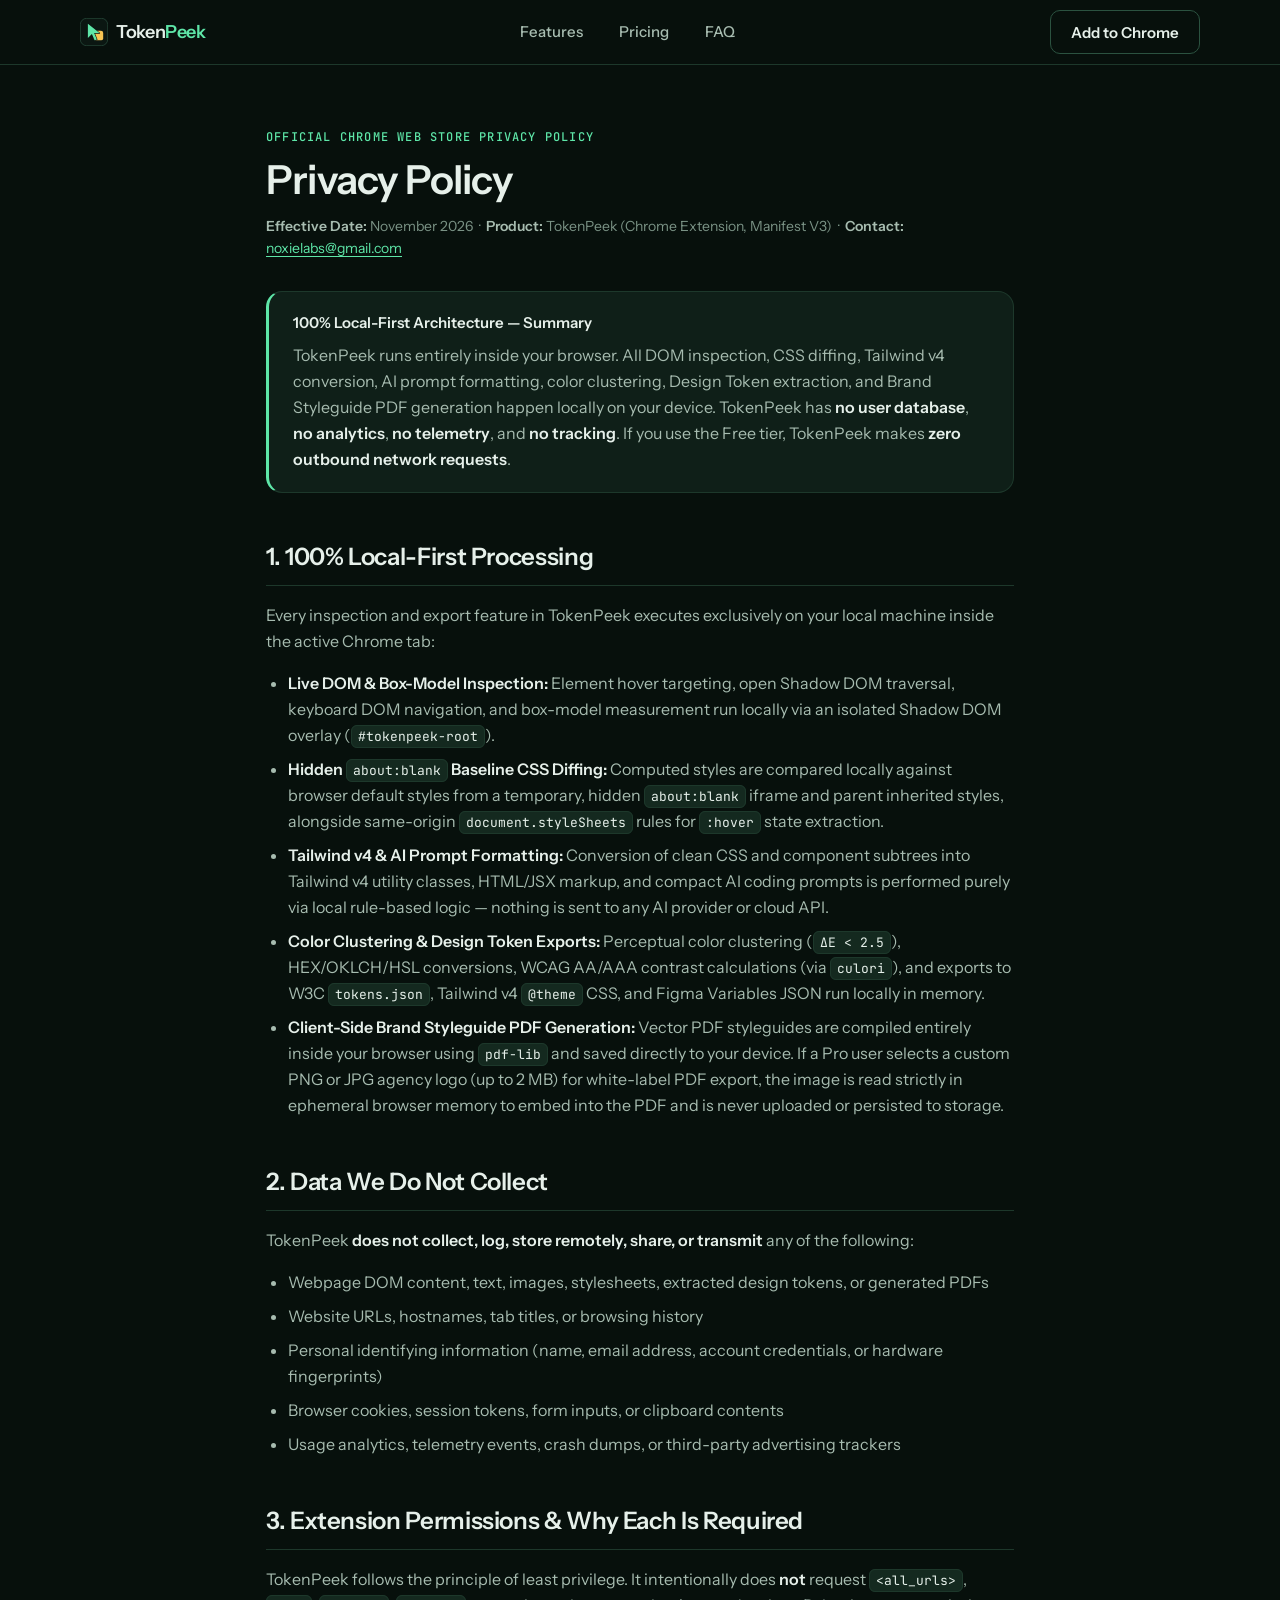
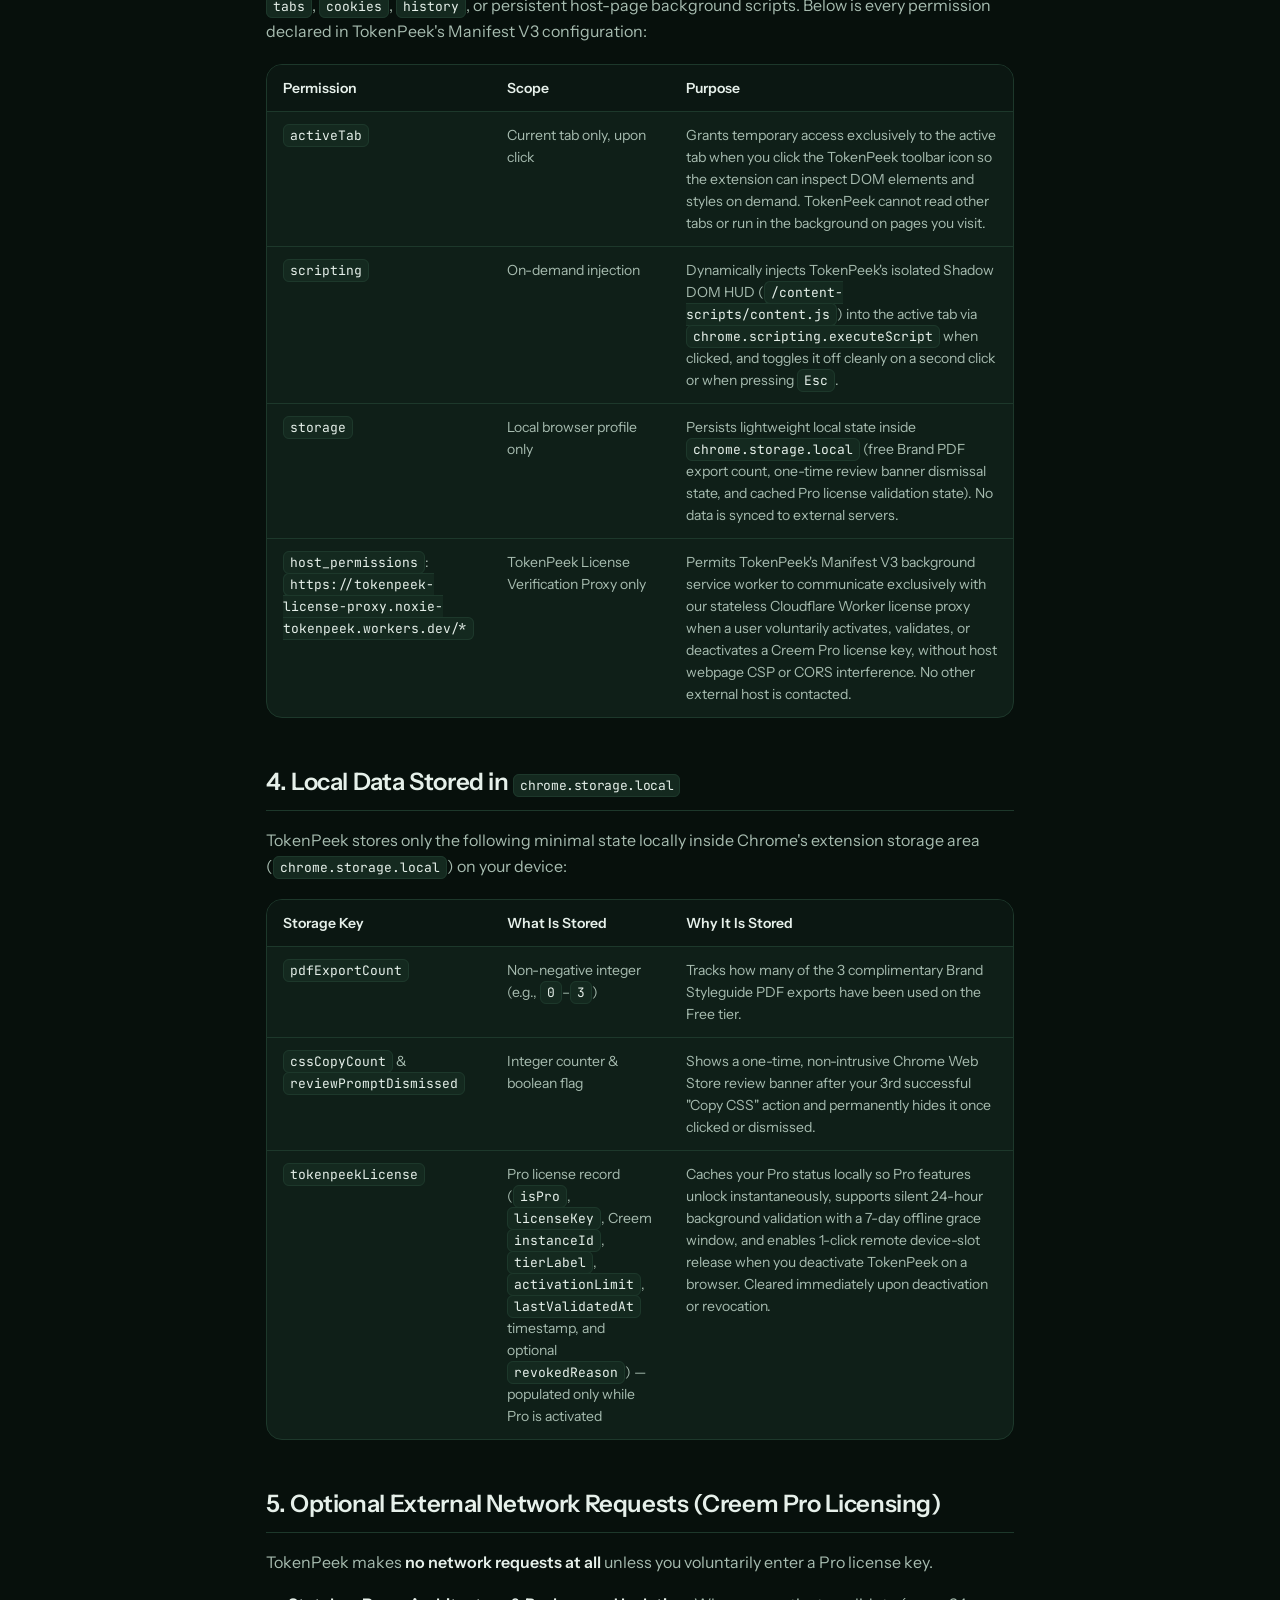
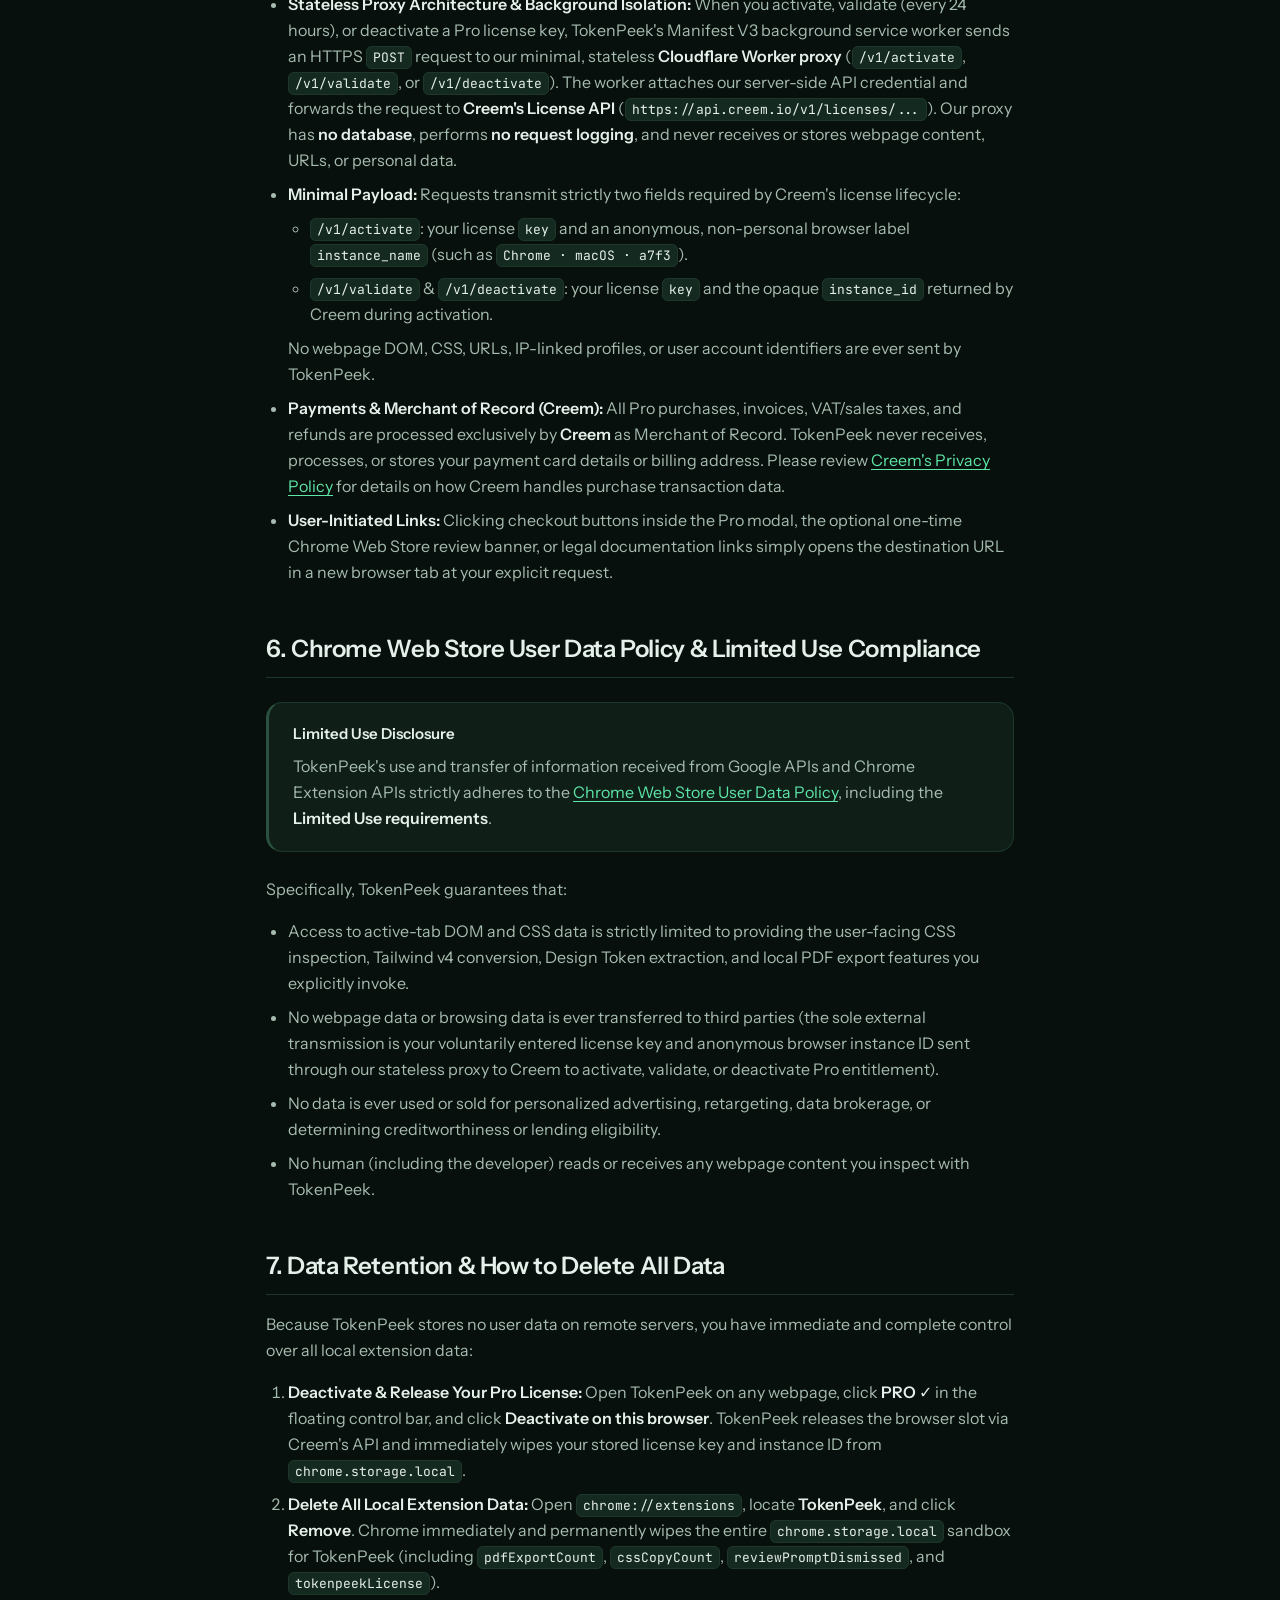
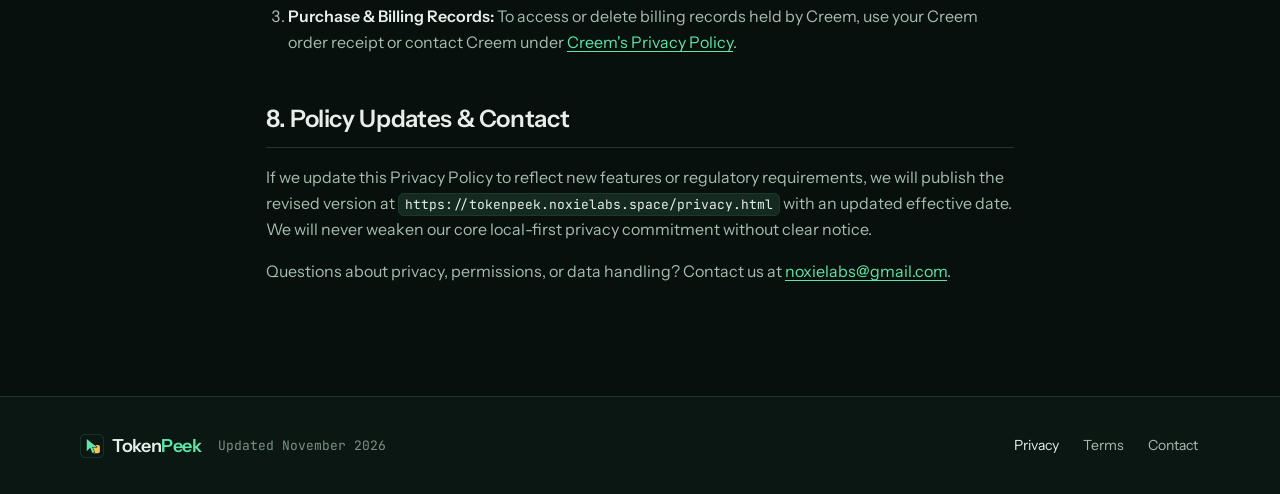
==== commit 32954351: "Add files via upload" ====
--- a/privacy.html
+++ b/privacy.html
@@ -32,7 +32,7 @@
   <header class="site-header">
     <div class="container nav-inner">
       <a class="brand" href="./index.html">
-        <img src="./assets/favicon.svg" width="28" height="28" alt="" aria-hidden="true">
+        <svg viewBox="0 0 128 128" width="28" height="28" aria-hidden="true"><rect width="128" height="128" rx="30" fill="#0B1712"/><rect x="1.5" y="1.5" width="125" height="125" rx="28.5" fill="none" stroke="#2B5240" stroke-width="3"/><rect x="62" y="58" width="44" height="44" rx="10" fill="#F6C453"/><path d="M36 26 L36 91.6 L54.45 73.15 L66.75 101.85 L77 97.75 L64.7 69.05 L89.3 69.05 Z" fill="#5EE6A8" stroke="#0B1712" stroke-width="5.5" stroke-linejoin="round" paint-order="stroke"/></svg>
         <span>Token<span class="brand-peek">Peek</span></span>
       </a>
 
@@ -357,7 +357,7 @@
     <div class="container footer-inner">
       <div class="footer-left">
         <a class="brand" href="./index.html">
-          <img src="./assets/favicon.svg" width="24" height="24" alt="" aria-hidden="true">
+          <svg viewBox="0 0 128 128" width="24" height="24" aria-hidden="true"><rect width="128" height="128" rx="30" fill="#0B1712"/><rect x="1.5" y="1.5" width="125" height="125" rx="28.5" fill="none" stroke="#2B5240" stroke-width="3"/><rect x="62" y="58" width="44" height="44" rx="10" fill="#F6C453"/><path d="M36 26 L36 91.6 L54.45 73.15 L66.75 101.85 L77 97.75 L64.7 69.05 L89.3 69.05 Z" fill="#5EE6A8" stroke="#0B1712" stroke-width="5.5" stroke-linejoin="round" paint-order="stroke"/></svg>
           <span>Token<span class="brand-peek">Peek</span></span>
         </a>
         <span class="footer-meta">Updated November 2026</span>
--- a/styles.css
+++ b/styles.css
@@ -236,10 +236,17 @@
   color: var(--color-text);
 }
 
-.brand img {
+.brand img,
+.brand svg {
   width: 28px;
   height: 28px;
   display: block;
+  flex-shrink: 0;
+}
+
+.site-footer .brand svg {
+  width: 24px;
+  height: 24px;
 }
 
 .brand-peek {
@@ -532,19 +539,20 @@
 }
 
 .window-bar {
-  height: 36px;
-  padding: 0 16px;
+  min-height: 44px;
+  padding: 0 12px 0 16px;
   border-bottom: 1px solid var(--color-border);
   background-color: var(--color-surface);
   display: flex;
-  align-items: center;
-  justify-content: space-between;
+  align-items: stretch;
+  gap: 16px;
 }
 
 .window-dots {
   display: inline-flex;
   align-items: center;
   gap: 8px;
+  flex-shrink: 0;
 }
 
 .window-dots span {
@@ -555,16 +563,74 @@
   display: block;
 }
 
+.window-tabs {
+  display: flex;
+  align-items: stretch;
+  gap: 2px;
+  min-width: 0;
+  overflow-x: auto;
+  scrollbar-width: none;
+}
+
+.window-tabs::-webkit-scrollbar {
+  display: none;
+}
+
+.window-tab {
+  position: relative;
+  display: inline-flex;
+  align-items: center;
+  gap: 6px;
+  min-height: 44px;
+  padding: 0 14px;
+  border: 0;
+  border-bottom: 2px solid transparent;
+  background: transparent;
+  font-family: var(--font-mono);
+  font-size: 12px;
+  line-height: 16px;
+  font-weight: 500;
+  color: var(--color-text-subtle);
+  white-space: nowrap;
+  cursor: pointer;
+  transition: color 140ms ease, background-color 140ms ease, border-color 140ms ease;
+}
+
+.window-tab:hover {
+  color: var(--color-text);
+  background-color: var(--color-surface-hover);
+}
+
+.window-tab[aria-selected="true"] {
+  color: var(--color-text);
+  background-color: var(--color-bg-alt);
+  border-bottom-color: var(--color-accent);
+}
+
+.window-tab:focus-visible {
+  outline-offset: -3px;
+}
+
 .window-media {
-  background-color: #090C0B;
+  background-color: var(--color-bg);
+}
+
+.window-panel {
+  aspect-ratio: 1174 / 615;
+  background-color: var(--color-bg);
+}
+
+.window-panel[hidden] {
+  display: none;
 }
 
 .window-media img,
 .window-media video {
   display: block;
   width: 100%;
-  height: auto;
-  aspect-ratio: 16 / 9;
+  height: 100%;
+  object-fit: contain;
+  background-color: var(--color-bg);
 }
 
 /* --- Features (3x2 + Wide Color Clustering Card) --- */
